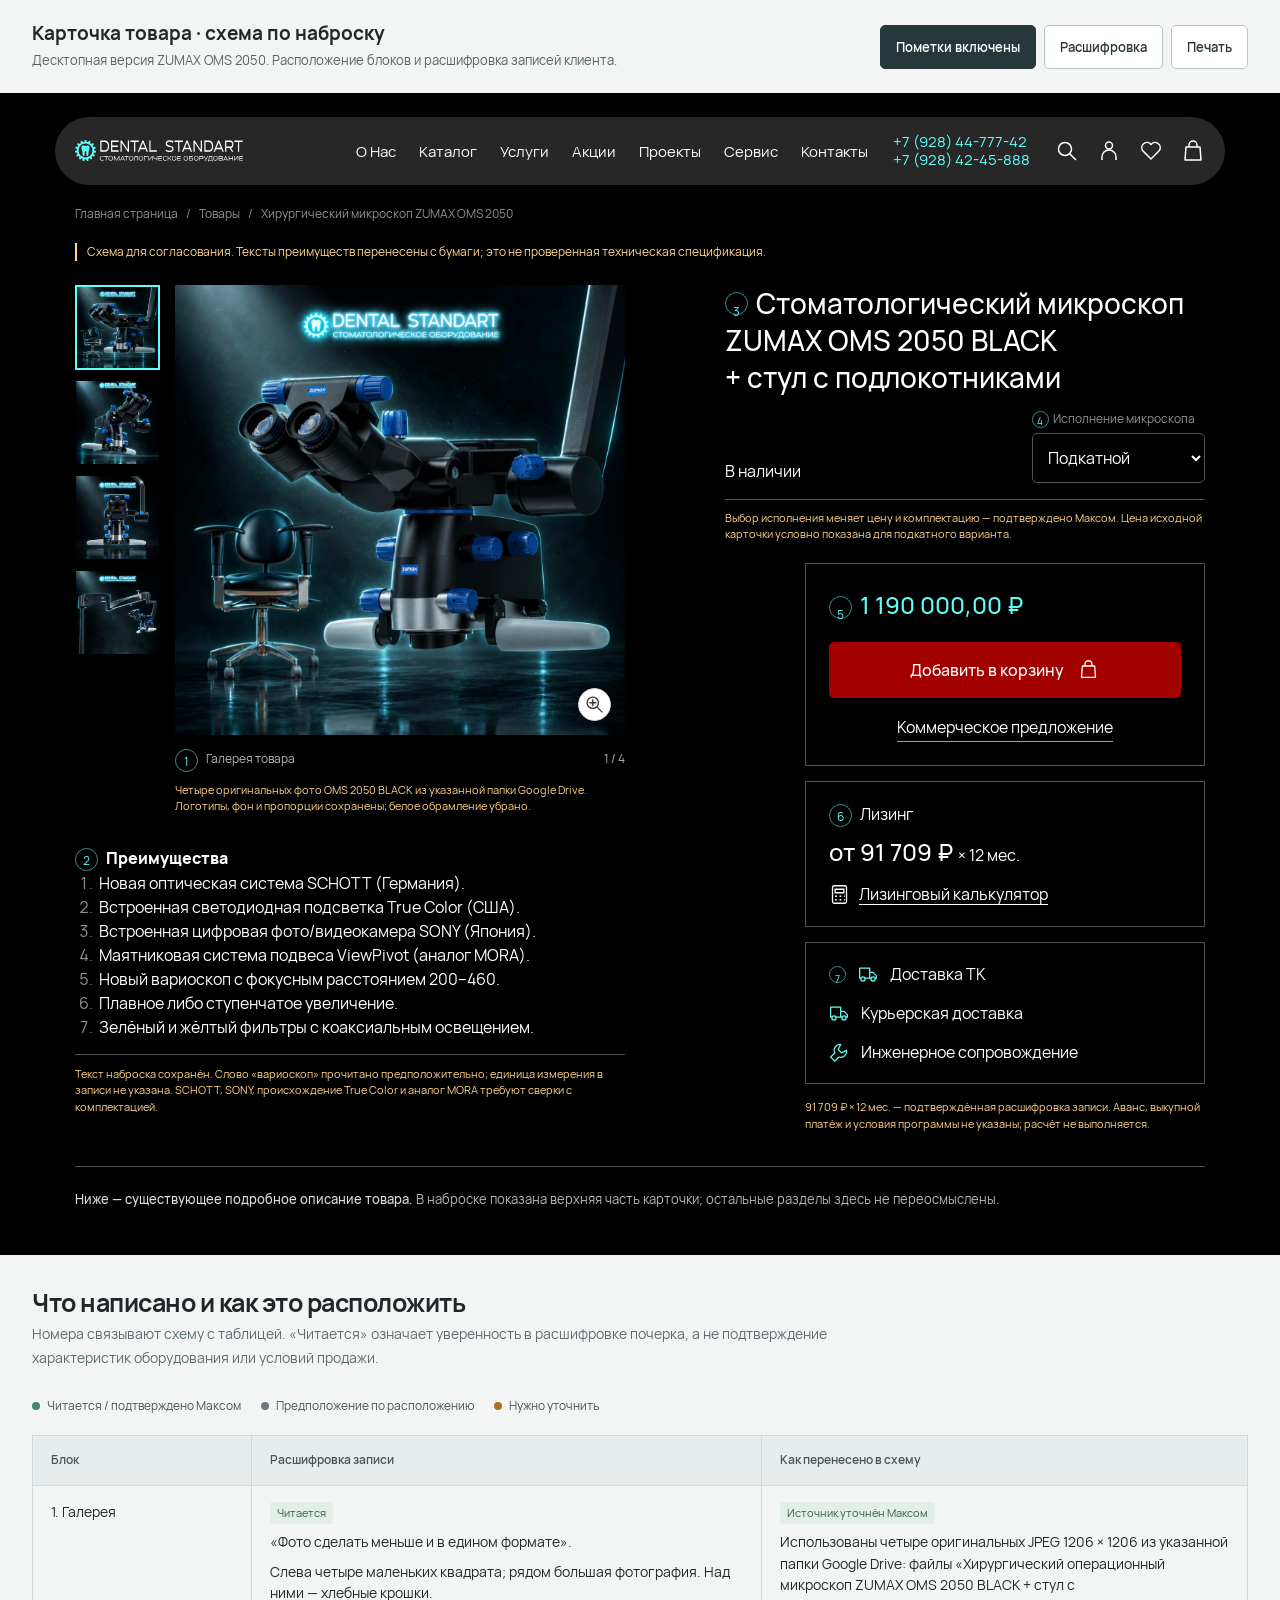
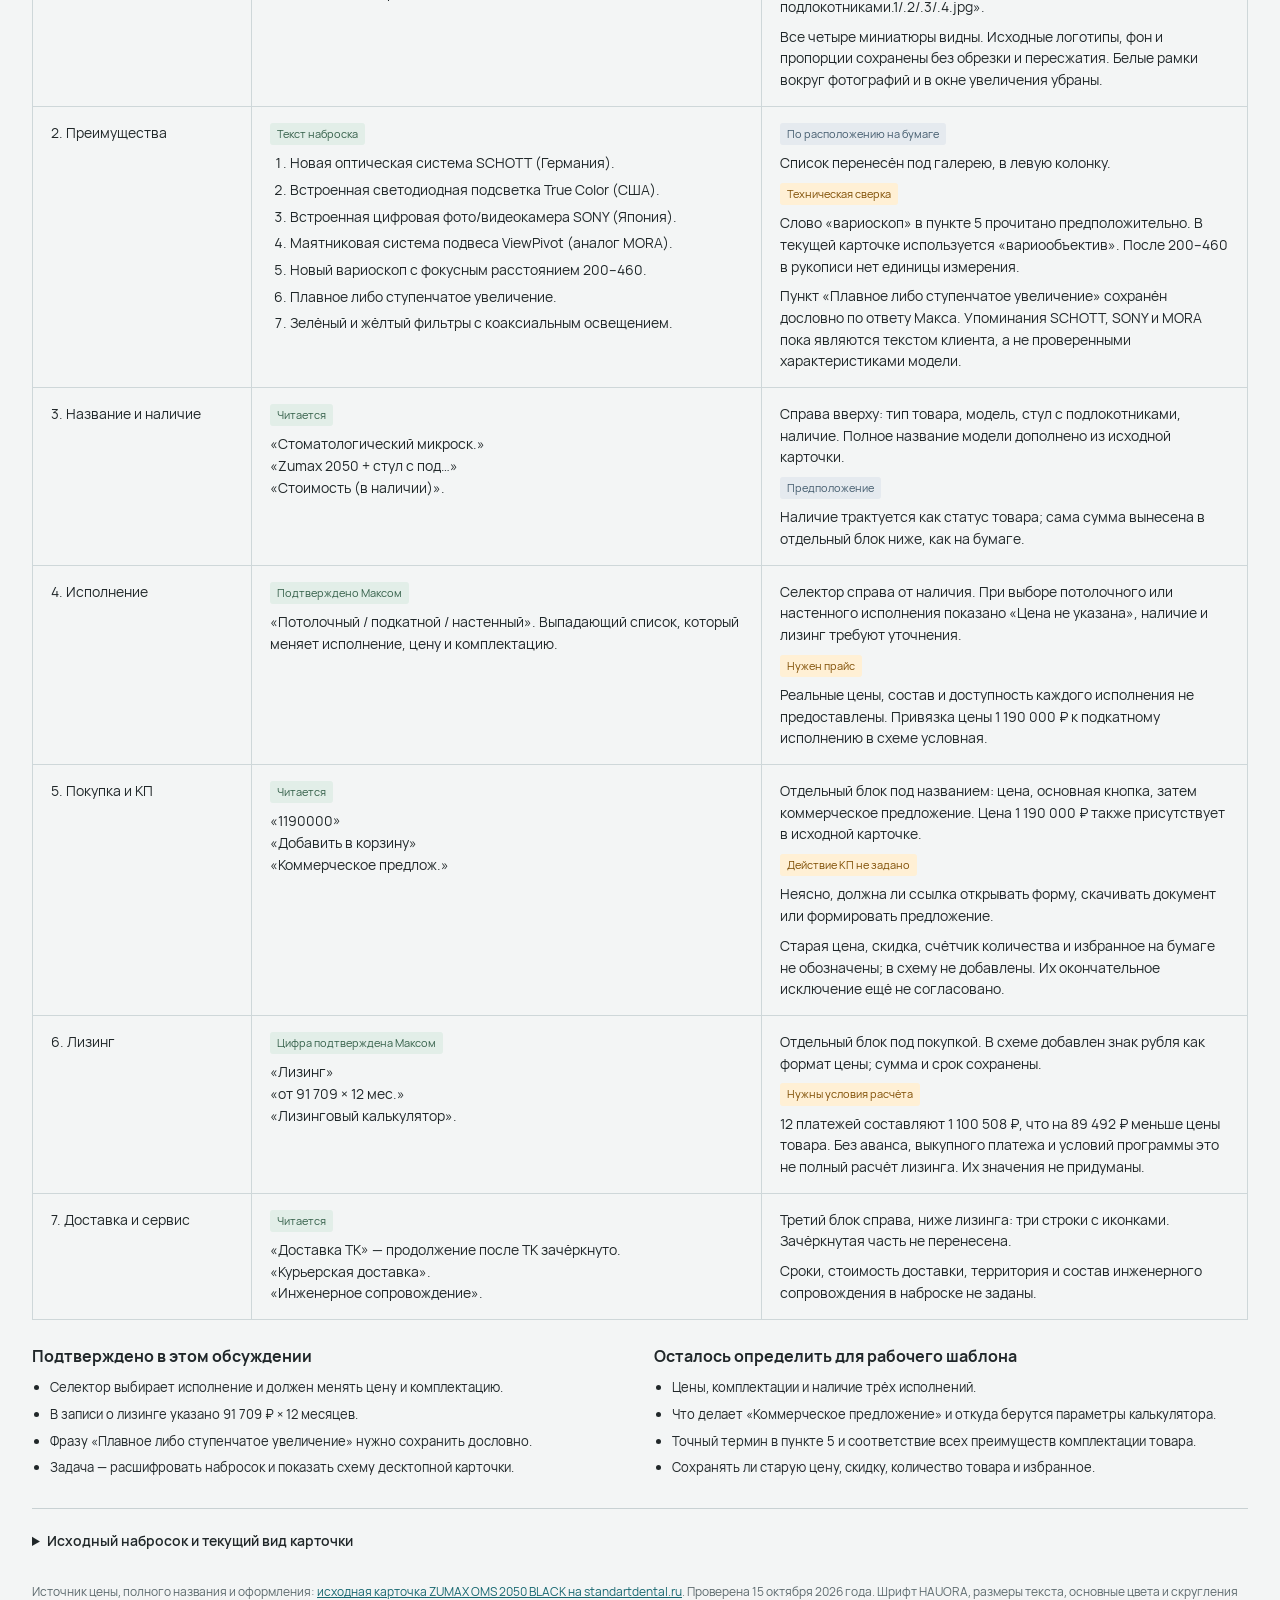
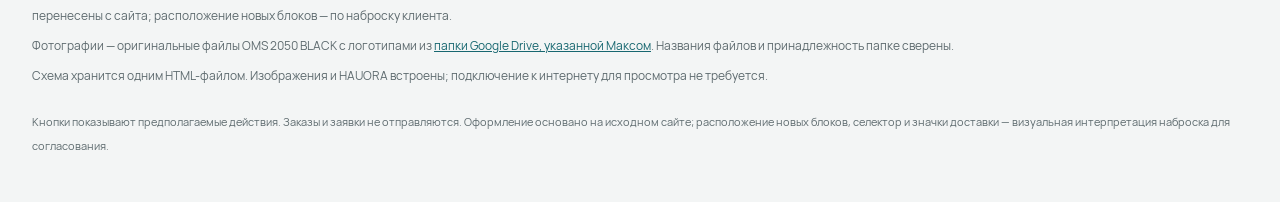
==== index.html @ d7811bd4 "Use original BLACK photos and narrower blocks" ====
<!doctype html>
<html lang="ru">
<head>
  <meta charset="utf-8">
  <meta name="robots" content="noindex,nofollow">
  <meta name="viewport" content="width=device-width,initial-scale=1">
  <title>Дентал Стандарт — схема карточки ZUMAX OMS 2050</title>
  <style>
    @font-face{font-family:"HAUORA";font-style:normal;font-weight:400;font-display:swap;src:url("[data-uri]") format("woff");}
@font-face{font-family:"HAUORA";font-style:normal;font-weight:500;font-display:swap;src:url("[data-uri]") format("woff");}
@font-face{font-family:"HAUORA";font-style:normal;font-weight:600;font-display:swap;src:url("[data-uri]") format("woff");}
@font-face{font-family:"HAUORA";font-style:normal;font-weight:700;font-display:swap;src:url("[data-uri]") format("woff");}
@font-face{font-family:"HAUORA";font-style:normal;font-weight:800;font-display:swap;src:url("[data-uri]") format("woff");}
    :root{--bg:#000;--panel:#171717;--line:#383838;--ink:#fff;--muted:#b7b7b7;--accent:#51e5e7;--red:#bc0000;--note:#ffd38a;--paper:#f3f5f5;--dark:#202729}
    *{box-sizing:border-box}body{margin:0;font-family:Arial,Helvetica,sans-serif;background:var(--paper);color:var(--dark);line-height:1.45}button,select{font:inherit}button,a,select{touch-action:manipulation}button{cursor:pointer}button:focus-visible,a:focus-visible,select:focus-visible,summary:focus-visible{outline:3px solid #0ca5ad;outline-offset:4px}button:disabled{cursor:not-allowed;opacity:.6}a{color:inherit}button svg{width:21px;height:21px;flex-shrink:0}svg{vertical-align:middle}h1,h2,h3,p{margin-top:0}button,a{ -webkit-tap-highlight-color:transparent }
    .review-bar{max-width:1344px;margin:auto;padding:21px 32px;display:flex;align-items:center;justify-content:space-between;gap:24px}.review-bar strong{font-size:19px;font-weight:700;display:block}.review-bar p{margin:3px 0 0;color:#586266;font-size:13px}.review-controls{display:flex;align-items:center;gap:8px;flex-shrink:0}.review-btn{border:1px solid #b8c3c5;color:#2c373a;background:#fff;padding:9px 15px;border-radius:6px;font-size:13px;font-weight:600;text-decoration:none}.review-btn.active{background:#26383b;border-color:#26383b;color:white}
    .site{background:var(--bg);color:var(--ink);padding:24px 32px 44px}.site-width{max-width:1240px;margin:0 auto}.site-header{border-radius:48px;background:#262626;min-height:73px;display:flex;align-items:center;padding:16px 24px;gap:35px}.logo{display:flex;align-items:center;gap:8px;white-space:nowrap}.logo-mark{width:26px;height:26px;color:var(--accent)}.logo-name{font-size:19px;line-height:1.1}.logo-sub{font-size:7px;letter-spacing:.08em;display:block;margin-top:4px}.site-nav{display:flex;gap:25px;font-size:14px;align-items:center;margin-left:auto;color:#eee}.phones{font-size:13px;color:var(--accent);font-weight:bold;line-height:1.35;white-space:nowrap}.header-icons{display:flex;gap:19px}.header-icons svg{width:19px;height:19px;color:#eee}.breadcrumb{font-size:12px;color:#aaa;margin:20px 0 27px;display:flex;flex-wrap:wrap;align-items:center;gap:8px}.breadcrumb span:last-child{color:#d6d6d6}.page-note{border-left:2px solid var(--note);padding:0 0 0 10px;color:var(--note);font-size:12px;line-height:1.5;margin-bottom:24px}
    .product-grid{display:grid;grid-template-columns:minmax(0,1.42fr) minmax(340px,1fr);gap:56px}.gallery{display:grid;grid-template-columns:76px minmax(0,1fr);gap:18px;align-items:start}.thumbs-shell{display:flex;flex-direction:column;gap:8px}.thumbs{display:flex;flex-direction:column;gap:10px;max-height:334px;overflow-y:auto;scrollbar-width:thin;scrollbar-color:#6b6b6b #171717;scroll-behavior:smooth;padding-right:4px}.thumb{width:70px;min-height:70px;padding:3px;border:1px solid #454545;background:#fff;display:grid;place-items:center;flex-shrink:0}.thumb[aria-pressed="true"]{border:2px solid var(--accent);padding:2px}.thumb img{width:100%;height:62px;object-fit:contain;display:block}.more-photo{font-size:11px;color:#ccc;border:1px solid #555;background:transparent;padding:6px 3px;border-radius:3px}.main-photo{width:100%;aspect-ratio:1;background:#fff;border:0;padding:14px;position:relative;display:grid;place-items:center;max-height:460px}.main-photo img{width:100%;height:100%;object-fit:contain;min-height:0;display:block}.zoom-icon{position:absolute;right:14px;bottom:14px;background:#fff;color:#333;border:1px solid #ddd;border-radius:50%;width:33px;height:33px;display:grid;place-items:center}.gallery-caption{font-size:12px;color:#b7b7b7;margin:12px 0 0 94px;display:flex;justify-content:space-between;gap:10px}.note-inline{font-size:11px;line-height:1.5;color:var(--note);margin:10px 0 0}.gallery-note{margin-left:94px}.advantages{margin-top:31px}.section-heading{font-size:21px;line-height:1.3;margin-bottom:15px;font-weight:600}.zone{display:inline-grid;place-items:center;background:transparent;color:var(--accent);border:1px solid #43878a;width:23px;height:23px;border-radius:50%;font-size:12px;vertical-align:middle;margin-right:8px;font-weight:normal}.advantages ol{margin:0;padding-left:21px;font-size:15px;line-height:1.5}.advantages li{padding-left:3px;margin-bottom:8px}.advantages li::marker{color:var(--muted)}.advantages .note-inline{margin-top:15px;padding-top:11px;border-top:1px solid var(--line)}
    .product-title{font-size:29px;line-height:1.25;letter-spacing:-.5px;font-weight:500;margin-bottom:15px}.product-title .zone{position:relative;top:-3px}.model-name{display:block;margin-top:5px}.product-topline{display:flex;align-items:flex-end;justify-content:space-between;gap:16px;padding-bottom:16px;border-bottom:1px solid var(--line)}.stock{font-size:13px;white-space:nowrap;display:flex;align-items:center;gap:7px}.stock-dot{width:6px;height:6px;border-radius:50%;background:var(--accent);display:inline-block}.stock.pending{color:var(--note);white-space:normal}.stock.pending .stock-dot{background:var(--note)}.mount-label{font-size:11px;color:var(--muted);display:block;margin-bottom:5px}.mount-selector{background:#161616;border:1px solid #666;border-radius:4px;padding:9px 32px 9px 11px;color:white;min-width:173px;max-width:100%}.mount-wrap .zone{width:17px;height:17px;font-size:10px;margin-right:4px}.commerce{margin-top:20px;display:grid;gap:15px}.purchase-block{border:1px solid var(--line);background:var(--panel);padding:23px}.price{font-size:36px;color:var(--accent);font-weight:500;line-height:1.15;letter-spacing:-.5px;margin-bottom:19px;white-space:nowrap}.price.unknown{font-size:26px}.cart-button{width:100%;background:var(--red);color:#fff;border:0;border-radius:5px;padding:14px 16px;font-weight:bold;display:flex;justify-content:center;align-items:center;gap:14px}.offer-button{border:0;border-bottom:1px solid #9f9f9f;padding:0 0 2px;background:transparent;color:#fff;display:block;margin:17px auto 0;font-size:14px}.lease-block{border:1px solid var(--line);padding:20px 23px}.lease-label{font-size:15px;margin-bottom:7px}.lease-amount{font-size:24px;font-weight:500;line-height:1.2;margin-bottom:12px}.lease-amount small{font-size:13px;font-weight:normal;color:#bfbfbf;white-space:nowrap}.calc-button{border:0;background:transparent;padding:0;color:#fff;display:flex;align-items:center;gap:9px;font-size:13px;text-decoration:underline;text-underline-offset:4px}.service-block{border:1px solid var(--line);padding:19px 23px;display:grid;gap:15px;font-size:14px}.service-block>div{display:flex;align-items:center;gap:12px}.service-block svg{color:var(--accent);width:20px;height:20px;flex-shrink:0}.service-block .zone{margin-right:0;width:17px;height:17px;font-size:10px}.commerce>.note-inline{margin-top:0}.below-fold{margin-top:34px;border-top:1px solid var(--line);padding-top:20px;font-size:13px;color:#b7b7b7}.below-fold strong{color:#ddd;font-weight:500}.hide-notes .review-note,.hide-notes .zone{display:none}.hide-notes .advantages .note-inline{display:none}
    .transcript{max-width:1304px;margin:0 auto;padding:36px 32px 44px}.transcript h2{font-size:25px;letter-spacing:-.5px;margin-bottom:7px}.transcript-intro{font-size:14px;color:#5e6b6f;max-width:850px;margin-bottom:24px}.legend{display:flex;gap:20px;flex-wrap:wrap;margin-bottom:17px;font-size:12px;color:#46565b}.legend-item{display:flex;align-items:center;gap:7px}.legend-dot{width:8px;height:8px;border-radius:50%;background:#498276}.legend-dot.inferred{background:#687a84}.legend-dot.pending{background:#ae7020}.decode-table{width:100%;border-collapse:collapse;font-size:14px;line-height:1.55}.decode-table th{text-align:left;font-weight:600;color:#45555b;font-size:12px;background:#e7eded}.decode-table th,.decode-table td{padding:15px 18px;border:1px solid #ced7d9;vertical-align:top}.decode-table th:nth-child(1){width:18%}.decode-table th:nth-child(2){width:42%}.decode-table th:nth-child(3){width:40%}.decode-table ol{padding-left:20px;margin:0}.decode-table li+li{margin-top:5px}.status{display:inline-block;font-size:11px;line-height:1.3;background:#e2eee8;color:#35604a;padding:4px 7px;border-radius:3px;margin:0 0 7px}.status.pending{background:#fff0d5;color:#7f4e04}.status.inferred{background:#e5eaef;color:#445c6e}.decode-table p{margin:0}.decode-table p+p{margin-top:8px}.notes-grid{margin-top:24px;display:grid;grid-template-columns:1fr 1fr;gap:28px}.notes-grid h3{font-size:16px;margin:0 0 9px}.notes-grid ul{font-size:13px;padding-left:18px;line-height:1.6;margin:0}.notes-grid li+li{margin-top:6px}.originals{margin-top:30px;border-top:1px solid #c8d1d3;padding-top:20px}.originals summary{font-size:14px;font-weight:600;cursor:pointer}.reference-grid{margin-top:16px;display:grid;grid-template-columns:1fr 1fr;gap:24px}.reference-grid figure{margin:0;min-width:0}.reference-grid img{width:100%;height:auto;border:1px solid #c9d2d4;display:block}.reference-grid figcaption{font-size:12px;color:#5a686d;margin-top:7px}.source-line{margin-top:27px;font-size:12px;color:#5e6b6f}.source-line a{color:#176770}.source-line p{margin-bottom:6px}.footer{font-size:11px;color:#5e6b6f;margin-top:22px}
    dialog{border:1px solid #555;background:#171717;color:#fff;max-width:520px;width:calc(100% - 32px);border-radius:8px;padding:29px}dialog::backdrop{background:#000b}.dialog-close{position:absolute;top:10px;right:12px;border:0;background:transparent;color:#ddd;font-size:24px;line-height:1;padding:6px}.dialog-title{font-size:23px;margin-bottom:14px;padding-right:20px}.dialog-copy{font-size:15px;color:#ddd;line-height:1.6;margin:0}.dialog-note{margin:18px 0 0;font-size:12px;color:var(--note);border-top:1px solid #444;padding-top:15px}.dialog-ok{margin-top:22px;padding:10px 22px;background:#fff;color:#222;border:0;border-radius:4px}.image-dialog{max-width:880px;background:#fff;padding:42px 24px 20px;color:#222}.image-dialog .dialog-close{color:#222}.image-dialog img{width:100%;max-height:75vh;object-fit:contain;display:block}.image-dialog p{margin:10px 0 0;text-align:center;font-size:12px;color:#666}
    @media(min-width:1400px){.product-grid{grid-template-columns:minmax(0,1.48fr) minmax(360px,1fr);gap:70px}.main-photo{max-width:460px}.gallery{grid-template-columns:76px minmax(0,460px)}.product-title{font-size:31px}}
    @media(max-width:1100px){.site-nav{gap:15px;font-size:12px}.site-header{gap:20px}.phones{font-size:11px}.header-icons{gap:12px}.product-grid{gap:30px;grid-template-columns:minmax(0,1.1fr) minmax(320px,1fr)}.product-title{font-size:25px}.gallery{grid-template-columns:62px minmax(0,1fr);gap:12px}.thumb{width:58px;min-height:58px}.thumb img{height:50px}.thumbs{max-height:262px}.gallery-caption,.gallery-note{margin-left:74px}.price{font-size:31px}.advantages ol{font-size:14px}.purchase-block,.lease-block,.service-block{padding:20px}.product-topline{gap:8px}.mount-selector{min-width:155px;font-size:13px}}
    @media(max-width:820px){.review-bar{padding:16px 20px;align-items:flex-start}.review-bar strong{font-size:17px}.review-controls{flex-wrap:wrap;justify-content:flex-end}.review-btn{padding:8px 10px;font-size:12px}.site{padding:20px}.site-header{border-radius:8px;justify-content:space-between;min-height:63px;padding:15px}.site-nav,.header-icons{display:none}.product-grid{grid-template-columns:minmax(0,1fr);gap:28px}.gallery{grid-template-columns:62px minmax(0,1fr);max-width:600px}.main-photo{max-height:460px}.left-column{display:contents}.gallery-section{grid-row:2}.summary-column{display:contents}.summary-heading{grid-row:1}.commerce{grid-row:3;margin-top:0}.advantages{grid-row:4;margin-top:0}.product-title{font-size:28px}.product-topline{align-items:flex-end;max-width:100%}.mount-selector{min-width:173px}.breadcrumb{margin-bottom:20px;font-size:11px}.page-note{margin-bottom:20px}.commerce{grid-template-columns:1fr 1fr}.purchase-block{grid-column:1/-1}.service-block{font-size:13px;gap:13px}.commerce>.note-inline{grid-column:1/-1}.price{font-size:35px}.cart-button{max-width:none}.offer-button{font-size:14px}.transcript{padding:28px 20px}.decode-table{font-size:13px}.decode-table th,.decode-table td{padding:12px}.notes-grid,.reference-grid{grid-template-columns:1fr}.gallery-caption,.gallery-note{margin-left:74px}.gallery-caption{max-width:526px}.advantages ol{font-size:15px}.below-fold{margin-top:25px}}
    @media(max-width:520px){.review-bar{flex-direction:column;gap:12px}.review-controls{justify-content:flex-start}.review-bar p{max-width:330px}.site{padding:16px}.logo-name{font-size:15px}.logo-sub{font-size:6px}.logo-mark{width:22px;height:22px}.site-header{padding:13px 12px;gap:8px}.phones{font-size:10px}.product-title{font-size:25px}.product-topline{flex-wrap:wrap;gap:13px}.commerce{grid-template-columns:1fr}.purchase-block,.lease-block,.service-block{grid-column:1/-1}.gallery{grid-template-columns:50px minmax(0,1fr);gap:9px}.thumb{width:46px;min-height:46px;padding:2px}.thumb img{height:40px}.thumbs{max-height:214px;gap:8px}.more-photo{font-size:9px;padding:5px 1px}.gallery-caption,.gallery-note{margin-left:59px}.gallery-caption{font-size:10px}.main-photo{padding:8px}.zoom-icon{width:26px;height:26px;right:8px;bottom:8px}.zoom-icon svg{width:16px;height:16px}.transcript{padding:27px 16px}.transcript h2{font-size:23px}.decode-table,.decode-table tbody,.decode-table tr,.decode-table td{display:block;width:100%}.decode-table thead{display:none}.decode-table tr{border:1px solid #ced7d9;margin-bottom:15px}.decode-table td{border:0;padding:12px 14px}.decode-table td:first-child{background:#e7eded;font-weight:bold}.decode-table td+td{border-top:1px solid #d6dfe1}.notes-grid{gap:24px}.price{font-size:34px}.lease-amount{font-size:25px}}
    @media(prefers-reduced-motion:reduce){*{scroll-behavior:auto!important}}
    @media print{.review-controls,.more-photo,.zoom-icon,dialog{display:none!important}.site{print-color-adjust:exact;-webkit-print-color-adjust:exact}.review-bar{padding:14px}.transcript{padding:20px 0}.product-grid{grid-template-columns:1.2fr 1fr;gap:25px}.decode-table tr{break-inside:avoid}.originals{display:none}.notes-grid{break-inside:avoid}}
    /* Bound the gallery independently of the text column; retain square images. */
    .gallery{max-width:554px}.main-photo{max-height:none;max-width:460px}.gallery-caption{max-width:460px}.thumbs{max-height:310px;overflow-x:hidden;padding-right:0}.thumb{max-width:100%}.thumbs::-webkit-scrollbar{width:4px}.thumbs::-webkit-scrollbar-thumb{background:#777;border-radius:4px}
    @media(max-width:1100px){.thumbs{max-height:262px}}
    @media(max-width:520px){.thumbs{max-height:208px}}
    /* Typography and brand tokens measured on the original product page. */
    :root{--bg:#000000;--panel:#000000;--line:#525252;--ink:#ffffff;--muted:#909090;--accent:#60fef9;--red:#a30000}
    body{font-family:"HAUORA",Arial,sans-serif;font-size:16px;line-height:24px;font-synthesis:none}
    button,select{font-family:inherit}
    .site{padding:24px 40px 44px}.site-width{max-width:1130px}
    .site-header{width:calc(100% + 40px);margin-inline:-20px;min-height:68px;height:68px;padding:0 20px;border-radius:50px;background:#272727;gap:25px}
    .logo{width:168px;flex-shrink:0;gap:0}.logo svg{width:168px;height:22px;display:block}
    .site-nav{font-size:15px;line-height:15px;font-weight:400;color:#fff;gap:23px}
    .phones{font-size:15px;line-height:18px;font-weight:400;color:var(--accent)}.header-icons{gap:18px}.header-icons svg{width:24px;height:24px;color:#fff}
    .breadcrumb{font-size:12px;line-height:18px;font-weight:400;color:#909090;margin:20px 0}.breadcrumb span:last-child{color:#909090}
    .product-grid{grid-template-columns:minmax(0,1.1472fr) minmax(0,1fr);gap:100px}
    .product-title{font-size:28px;font-weight:500;line-height:37.24px;letter-spacing:normal;color:#fff;margin-bottom:13px}
    .model-name{margin-top:0}.product-topline{padding-bottom:16px}.stock{font-size:16px;font-weight:400;line-height:24px;color:#fff}.stock-dot{display:none}
    .mount-label{font-size:12px;line-height:18px}.mount-selector{font-size:16px;line-height:24px;border-radius:5px;background:#000;border-color:#525252;min-height:50px}
    .gallery{max-width:none;grid-template-columns:85px minmax(0,1fr);gap:15px}.main-photo{max-width:none;max-height:none;aspect-ratio:1;padding:0;border-radius:0}
    .thumb{width:85px;min-height:85px;height:85px;padding:0;background:#fff;border-radius:0}.thumb[aria-pressed="true"]{padding:0}.thumb img{height:81px;object-fit:contain}
    .thumbs{max-height:370px;gap:10px}.gallery-caption,.gallery-note{margin-left:100px}.gallery-caption{max-width:none}
    .section-heading{font-size:16px;font-weight:800;line-height:24px;color:#fff;margin-bottom:0}
    .advantages ol{font-size:16px;font-weight:400;line-height:24px;color:#fff}.advantages li{margin-bottom:0}
    .price{font-size:24px;font-weight:500;line-height:36px;letter-spacing:normal;color:#60fef9}.price.unknown{font-size:24px}
    .cart-button{height:56px;padding:0 37px;font-size:16px;font-weight:500;line-height:50px;letter-spacing:normal;border-radius:5px;background:#a30000;color:#fff}
    .cart-button:hover{background:#a30000}.offer-button{font-size:16px;font-weight:400;line-height:24px;color:#fff}
    .lease-label{font-size:16px;font-weight:400;line-height:24px}.lease-amount{font-size:24px;font-weight:500;line-height:36px}.lease-amount small{font-size:16px;line-height:24px;color:#fff}
    .calc-button{font-size:16px;font-weight:400;line-height:24px}.service-block{font-size:16px;font-weight:400;line-height:24px}
    .purchase-block,.lease-block,.service-block{background:#000;border-radius:0}.dialog-ok,.review-btn{border-radius:5px}
    @media(max-width:1100px){.site-nav{gap:15px;font-size:14px}.phones{font-size:13px;line-height:17px}.header-icons{gap:12px}.header-icons svg{width:20px;height:20px}.site-header{gap:20px}.product-grid{grid-template-columns:minmax(0,1.1fr) minmax(320px,1fr);gap:40px}.gallery{grid-template-columns:62px minmax(0,1fr);gap:12px}.thumb{width:58px;min-height:58px;height:58px}.thumb img{height:54px}.thumbs{max-height:262px}.gallery-caption,.gallery-note{margin-left:74px}}
    @media(max-width:820px){.site{padding:20px}.site-header{width:100%;margin-inline:0;height:68px}.product-grid{grid-template-columns:minmax(0,1fr);gap:28px}.gallery{max-width:600px}.product-title{font-size:28px;line-height:37.24px}}
    @media(max-width:520px){.site{padding:16px}.site-header{padding:0 12px;gap:8px}.logo{width:140px}.logo svg{width:140px;height:auto}.phones{font-size:10px;line-height:14px}.product-title{font-size:25px;line-height:33.25px}.gallery{grid-template-columns:50px minmax(0,1fr);gap:9px}.thumb{width:46px;min-height:46px;height:46px}.thumb img{height:42px}.thumbs{max-height:208px;gap:8px}.gallery-caption,.gallery-note{margin-left:59px}.cart-button{padding:0 20px}.lease-amount small{font-size:14px}}
    /* More space beside the photo; preserve each photograph's own background. */
    .commerce{width:100%;max-width:400px;margin-left:auto}
    .main-photo,.thumb{background:transparent}
    .main-photo img{width:100%;height:auto;max-height:100%;object-fit:contain}
    .thumb img{width:100%;height:100%;object-fit:contain}
    .thumb{border-color:transparent}.thumb[aria-pressed="true"]{border-color:var(--accent)}
    .image-dialog{background:#000;color:#fff;border-color:#525252;padding:42px 0 0;border-radius:5px}
    .image-dialog img{width:auto;height:auto;max-width:100%;max-height:80vh;margin:0 auto;object-fit:contain}
    .image-dialog .dialog-close{color:#fff}.image-dialog p{color:#909090;padding:10px 18px 16px;margin:0}
    @media(max-width:820px){.commerce{max-width:none;margin-left:0}}
  </style>
</head>
<body>
  <svg width="0" height="0" style="position:absolute" aria-hidden="true"><defs>
    <symbol id="bag" viewBox="0 0 24 24"><path d="M5 8h14l1 13H4L5 8Z M8 8V6a4 4 0 0 1 8 0v2" fill="none" stroke="currentColor" stroke-width="1.5" stroke-linejoin="round"/></symbol>
    <symbol id="heart" viewBox="0 0 24 24"><path d="M12 20 3.6 11.5A5.2 5.2 0 0 1 12 5.4a5.2 5.2 0 0 1 8.4 6.1L12 20Z" fill="none" stroke="currentColor" stroke-width="1.5"/></symbol>
    <symbol id="user" viewBox="0 0 24 24"><circle cx="12" cy="6.5" r="3.5" fill="none" stroke="currentColor" stroke-width="1.5"/><path d="M5 21v-3a7 7 0 0 1 14 0v3" fill="none" stroke="currentColor" stroke-width="1.5"/></symbol>
    <symbol id="search" viewBox="0 0 24 24"><circle cx="10" cy="10" r="6.5" fill="none" stroke="currentColor" stroke-width="1.5"/><path d="m15 15 6 6" stroke="currentColor" stroke-width="1.5"/></symbol>
    <symbol id="zoom" viewBox="0 0 24 24"><circle cx="10" cy="10" r="6.5" fill="none" stroke="currentColor" stroke-width="1.5"/><path d="m15 15 6 6M10 6v8M6 10h8" stroke="currentColor" stroke-width="1.5"/></symbol>
    <symbol id="truck" viewBox="0 0 24 24"><path d="M2 5h12v12H2V5Zm12 5h4l4 4v3h-8" fill="none" stroke="currentColor" stroke-width="1.5" stroke-linejoin="round"/><circle cx="6" cy="18" r="2.5" fill="#171717" stroke="currentColor" stroke-width="1.5"/><circle cx="18" cy="18" r="2.5" fill="#171717" stroke="currentColor" stroke-width="1.5"/></symbol>
    <symbol id="service" viewBox="0 0 24 24"><path d="m14 3-3 6 4 4 6-3a7 7 0 0 1-9 8l-5 5-5-5 5-5a7 7 0 0 1 7-10Z" fill="none" stroke="currentColor" stroke-width="1.5" stroke-linejoin="round"/></symbol>
    <symbol id="calc" viewBox="0 0 24 24"><rect x="4" y="2" width="16" height="20" rx="2" fill="none" stroke="currentColor" stroke-width="1.5"/><path d="M7 6h10v4H7zM7 14h2m3 0h2m3 0h1M7 18h2m3 0h2m3 0h1" fill="none" stroke="currentColor" stroke-width="1.5"/></symbol>
  </defs></svg>
  <header class="review-bar">
    <div><strong>Карточка товара · схема по наброску</strong><p>Десктопная версия ZUMAX OMS 2050. Расположение блоков и расшифровка записей клиента.</p></div>
    <div class="review-controls"><button type="button" id="notesToggle" class="review-btn active" aria-pressed="true">Пометки включены</button><a class="review-btn" href="#transcript">Расшифровка</a><button type="button" class="review-btn" id="printButton">Печать</button></div>
  </header>
  <main>
    <section class="site" aria-label="Схема карточки товара">
      <div class="site-width">
        <header class="site-header" aria-label="Условная шапка существующего сайта">
          <div class="logo" role="img" aria-label="Дентал Стандарт"><svg width="168" height="22" viewBox="0 0 168 22" fill="none" xmlns="http://www.w3.org/2000/svg">
<path d="M29.4432 11.8381C32.0525 11.8381 34.1249 10.175 34.1249 6.17103C34.1249 2.16705 32.0558 0.503906 29.4432 0.503906H25.3018V11.8381H29.4432ZM26.4935 10.3649V1.97716H29.4432C31.3716 1.97716 32.9463 3.16559 32.9463 6.17103C32.9463 9.17647 31.3585 10.3649 29.4432 10.3649H26.4935Z" fill="white"></path>
<path d="M43.5813 11.8391V10.3659H37.2562V6.90863H42.8873V5.43538H37.2562V1.97814H43.5813V0.504883H36.0645V11.8391H43.5813Z" fill="white"></path>
<path d="M54.0067 11.8391V0.504883H52.815V9.68489L46.719 0.504883H45.5273V11.8391H46.719V2.67875L52.815 11.8391H54.0067Z" fill="white"></path>
<path d="M60.2619 11.8391V1.97814H63.7781V0.504883H55.4395V1.97814H59.0702V11.8391H60.2619Z" fill="white"></path>
<path d="M71.679 11.8381H72.9984L68.4739 0.503906H67.3804L62.8428 11.8381H64.1622L65.1705 9.30742H70.6739L71.6823 11.8381H71.679ZM70.0912 7.83416H65.75L67.9337 2.37658L70.0879 7.83416H70.0912Z" fill="white"></path>
<path d="M81.8772 11.8391V10.3659H75.552V0.504883H74.3604V11.8391H81.8772Z" fill="white"></path>
<path d="M98.3543 1.28026C97.2347 0.618936 96.0135 0.27845 94.7105 0.27845C92.6676 0.27845 90.6967 1.16568 90.6967 3.64074C90.6967 5.98158 92.4973 6.51196 94.4846 6.9081C96.1314 7.26823 97.4638 7.49412 97.4638 8.81678C97.4638 10.1394 96.0724 10.6502 94.5566 10.6502C93.2078 10.6502 92.0324 10.2737 90.9553 9.68764L90.6279 11.0659C91.7476 11.7273 93.1947 12.0678 94.4846 12.0678C96.4555 12.0678 98.6555 11.2165 98.6555 8.74476C98.6555 6.45957 96.8254 5.94884 94.4846 5.43812C93.1783 5.13692 91.8884 4.96668 91.8884 3.58836C91.8884 2.21005 93.2372 1.75498 94.6679 1.75498C95.8596 1.75498 96.9662 2.07582 97.9451 2.66185L98.3576 1.28354L98.3543 1.28026Z" fill="white"></path>
<path d="M104.385 11.8391V1.97814H107.901V0.504883H99.5625V1.97814H103.193V11.8391H104.385Z" fill="white"></path>
<path d="M115.801 11.8381H117.12L112.596 0.503906H111.502L106.965 11.8381H108.284L109.293 9.30742H114.796L115.804 11.8381H115.801ZM114.213 7.83416H109.872L112.056 2.37658L114.21 7.83416H114.213Z" fill="white"></path>
<path d="M126.962 11.8381V0.503906H125.77V9.68392L119.674 0.503906H118.482V11.8381H119.674V2.67777L125.77 11.8381H126.962Z" fill="white"></path>
<path d="M133.487 11.8391C136.096 11.8391 138.169 10.176 138.169 6.172C138.169 2.16802 136.1 0.504883 133.487 0.504883H129.346V11.8391H133.487ZM130.537 10.3659V1.97814H133.487C135.416 1.97814 136.99 3.16656 136.99 6.172C136.99 9.17744 135.402 10.3659 133.487 10.3659H130.537Z" fill="white"></path>
<path d="M147.444 11.8391H148.763L144.239 0.504883H143.145L138.607 11.8391H139.927L140.935 9.3084H146.439L147.447 11.8391H147.444ZM145.856 7.83514H141.515L143.698 2.37755L145.853 7.83514H145.856Z" fill="white"></path>
<path d="M158.378 11.8386L155.982 8.00489C157.373 7.79863 158.391 6.57092 158.391 4.2661C158.391 1.62079 157.029 0.50766 155.301 0.50766H150.108V11.8419H151.3V8.04418H154.535L156.902 11.8419H158.378V11.8386ZM155.301 1.97764C156.365 1.97764 157.2 2.65861 157.2 4.26282C157.2 5.86703 156.335 6.56765 155.301 6.56765H151.3V1.97764H155.301Z" fill="white"></path>
<path d="M164.151 11.8381V1.97716H167.667V0.503906H159.328V1.97716H162.959V11.8381H164.151Z" fill="white"></path>
<path d="M11.3994 5.77852C10.9083 6.04043 10.4926 6.02079 10.4926 6.02079C10.4926 6.02079 10.0768 6.04043 9.58569 5.77852C9.0946 5.51661 7.60498 5.15976 6.91746 5.92257C6.22994 6.68539 6.29214 8.48276 6.93383 10.0477C7.57224 11.6159 7.31033 12.6308 7.4773 14.0026C7.64427 15.371 8.57405 16.5758 9.16663 15.9669C9.7592 15.358 9.60533 13.7014 9.62825 12.6635C9.65117 11.6257 10.0178 11.2492 10.4926 11.2492C10.9673 11.2492 11.3339 11.6257 11.3536 12.6635C11.3765 13.7014 11.2226 15.358 11.8152 15.9669C12.4111 16.5758 13.3376 15.3743 13.5045 14.0026C13.6715 12.6341 13.4096 11.6159 14.048 10.0477C14.6864 8.47949 14.7519 6.68539 14.0644 5.92257C13.7534 5.57881 13.2819 5.46095 12.8105 5.46095C12.2375 5.46095 11.6679 5.63447 11.3962 5.77525L11.3994 5.77852Z" fill="#60FEF9"></path>
<path d="M9.76932 0.0261905L9.39609 1.86285C8.89846 1.92505 8.41392 2.03309 7.94248 2.17387L6.85555 0.651506C6.38738 0.825023 5.93558 1.028 5.50342 1.26373L5.90939 3.10038C5.4936 3.35902 5.10073 3.6504 4.73733 3.97124L3.12657 3.02181C2.76972 3.37539 2.43906 3.75189 2.13458 4.14803L3.25426 5.66385C2.99234 6.05671 2.7599 6.46922 2.56019 6.90465L0.703889 6.69185C0.52055 7.16329 0.369951 7.64783 0.255364 8.14874L1.89886 9.07852C1.82684 9.5205 1.78428 9.97884 1.781 10.4437L0 11.0036C0.0229173 11.5307 0.0851218 12.0414 0.183339 12.5456L2.06256 12.7256C2.17387 13.1545 2.31792 13.5703 2.48816 13.9697L1.08694 15.2105C1.32266 15.682 1.59439 16.1371 1.89559 16.5659L3.68641 15.9668C3.9516 16.2975 4.2397 16.6085 4.54745 16.8966L3.77153 18.6023C4.1775 18.9428 4.61292 19.2538 5.07127 19.5321L6.46268 18.2585C6.82608 18.4484 7.20585 18.6154 7.59545 18.7529L7.57908 20.6321C8.0898 20.7794 8.61363 20.8875 9.15382 20.9595L9.90355 19.2342C10.1065 19.2473 10.3095 19.2538 10.5158 19.2538C10.722 19.2538 10.925 19.2473 11.128 19.2342L11.8777 20.9595C12.4146 20.8908 12.9417 20.7794 13.4492 20.6321L13.4328 18.7529C13.8257 18.6154 14.2022 18.4484 14.5656 18.2585L15.9537 19.5321C16.4121 19.2571 16.8442 18.9461 17.2534 18.6023L16.4775 16.8966C16.7853 16.6085 17.0734 16.2975 17.3386 15.9668L19.1294 16.5659C19.4306 16.1371 19.6991 15.682 19.9348 15.2105L18.5335 13.9697C18.7071 13.5703 18.8478 13.1545 18.9624 12.7256L20.8416 12.5456C20.9399 12.0414 21.0021 11.5307 21.025 11.0036L19.244 10.4437C19.2407 9.97884 19.1981 9.52377 19.1261 9.07852L20.7696 8.14874C20.655 7.64783 20.5012 7.16329 20.3211 6.69185L18.4648 6.90465C18.2684 6.4725 18.0359 6.05671 17.7707 5.66385L18.8904 4.14803C18.5859 3.74862 18.2553 3.37212 17.8984 3.02181L16.2876 3.97124C15.9242 3.6504 15.5314 3.35902 15.1156 3.10038L15.5216 1.26373C15.0894 1.028 14.6343 0.825023 14.1694 0.651506L13.0825 2.17387C12.6143 2.02982 12.1298 1.92505 11.6322 1.86285L11.2589 0.0261905C11.0167 0.00982105 10.7679 0 10.519 0C10.2702 0 10.0214 0.00982105 9.77914 0.0261905H9.76932ZM3.59474 10.4765C3.59474 6.65911 6.68858 3.56528 10.5092 3.56528C14.3299 3.56528 17.4237 6.66238 17.4237 10.4765C17.4237 14.2906 14.3266 17.391 10.5092 17.391C6.69185 17.391 3.59474 14.2971 3.59474 10.4765Z" fill="#60FEF9"></path>
<path d="M28.6099 19.742C28.145 19.9745 27.6245 20.1054 27.0778 20.1054C26.1414 20.1054 25.3819 19.6012 25.3819 18.3408C25.3819 17.0803 26.148 16.5761 27.0778 16.5761C27.6245 16.5761 28.145 16.7038 28.6099 16.9396L28.7671 16.3895C28.2465 16.1244 27.6801 15.9901 27.0778 15.9901C25.8206 15.9901 24.8057 16.6776 24.8057 18.3408C24.8057 20.0039 25.8173 20.6914 27.0778 20.6914C27.6801 20.6914 28.2465 20.5572 28.7671 20.292L28.6099 19.742Z" fill="white"></path>
<path d="M31.4758 20.5994V16.6641H33.1717V16.0781H29.1514V16.6641H30.9029V20.5994H31.4758Z" fill="white"></path>
<path d="M37.9348 18.338C37.9348 16.6715 36.9232 15.9873 35.6627 15.9873C34.4023 15.9873 33.3906 16.6748 33.3906 18.338C33.3906 20.0011 34.4023 20.6886 35.6627 20.6886C36.9232 20.6886 37.9348 20.0011 37.9348 18.338ZM37.3619 18.338C37.3619 19.5984 36.6023 20.1026 35.666 20.1026C34.7296 20.1026 33.9701 19.5984 33.9701 18.338C33.9701 17.0775 34.7362 16.5733 35.666 16.5733C36.5958 16.5733 37.3619 17.0775 37.3619 18.338Z" fill="white"></path>
<path d="M44.4531 20.5994V16.0781H43.8572L41.6637 20.0559L39.4735 16.0781H38.8711V20.5994H39.4473V17.1323L41.3625 20.5994H41.9649L43.8769 17.1323V20.5994H44.4531Z" fill="white"></path>
<path d="M49.3736 20.5997H50.0087L47.8283 16.0752H47.3012L45.1143 20.5997H45.7494L46.2339 19.5881H48.8891L49.3736 20.5997ZM48.6075 19.0021H46.5155L47.5697 16.8249L48.6108 19.0021H48.6075Z" fill="white"></path>
<path d="M51.8626 20.5994V16.6641H53.5584V16.0781H49.5381V16.6641H51.2896V20.5994H51.8626Z" fill="white"></path>
<path d="M58.3215 18.338C58.3215 16.6715 57.3099 15.9873 56.0494 15.9873C54.789 15.9873 53.7773 16.6748 53.7773 18.338C53.7773 20.0011 54.789 20.6886 56.0494 20.6886C57.3099 20.6886 58.3215 20.0011 58.3215 18.338ZM57.7486 18.338C57.7486 19.5984 56.989 20.1026 56.0527 20.1026C55.1164 20.1026 54.3568 19.5984 54.3568 18.338C54.3568 17.0775 55.1229 16.5733 56.0527 16.5733C56.9825 16.5733 57.7486 17.0775 57.7486 18.338Z" fill="white"></path>
<path d="M62.7684 20.5997V16.0752H59.5829L59.4061 19.0839C59.3505 19.8467 59.2817 20.0628 58.9412 20.0628C58.8398 20.0628 58.7579 20.0628 58.7088 20.0399L58.627 20.5834C58.7579 20.6128 58.8332 20.6226 58.9674 20.6226C59.7073 20.6226 59.8907 20.3214 59.9791 19.0839L60.1166 16.635H62.1955V20.5997H62.7684Z" fill="white"></path>
<path d="M68.2483 18.338C68.2483 16.6715 67.2366 15.9873 65.9762 15.9873C64.7157 15.9873 63.7041 16.6748 63.7041 18.338C63.7041 20.0011 64.7157 20.6886 65.9762 20.6886C67.2366 20.6886 68.2483 20.0011 68.2483 18.338ZM67.6753 18.338C67.6753 19.5984 66.9158 20.1026 65.9795 20.1026C65.0431 20.1026 64.2836 19.5984 64.2836 18.338C64.2836 17.0775 65.0497 16.5733 65.9795 16.5733C66.9092 16.5733 67.6753 17.0775 67.6753 18.338Z" fill="white"></path>
<path d="M69.7608 20.5994V16.6347H72.8121V16.0781H69.1846V20.5994H69.7608Z" fill="white"></path>
<path d="M77.5979 20.5994V16.0781H77.025L74.085 19.7416V16.0781H73.5088V20.5994H74.085L77.025 16.9424V20.5994H77.5979Z" fill="white"></path>
<path d="M82.3453 20.5997V16.0752H81.7724V18.6092C81.4319 18.6681 81.1765 18.7369 80.6101 18.7369C79.6738 18.7369 79.1139 18.452 79.1139 17.6139V16.0752H78.541V17.6205C78.541 18.8416 79.3333 19.2934 80.5643 19.2934C81.0717 19.2934 81.3566 19.2411 81.7756 19.1428V20.5964H82.3486L82.3453 20.5997Z" fill="white"></path>
<path d="M87.1222 20.5994V20.0133H84.071V18.6317H86.7883V18.0457H84.071V16.6641H87.1222V16.0781H83.498V20.5994H87.1222Z" fill="white"></path>
<path d="M91.65 19.742C91.1851 19.9745 90.6645 20.1054 90.1178 20.1054C89.1815 20.1054 88.4219 19.6012 88.4219 18.3408C88.4219 17.0803 89.188 16.5761 90.1178 16.5761C90.6645 16.5761 91.1851 16.7038 91.65 16.9396L91.8071 16.3895C91.2866 16.1244 90.7202 15.9901 90.1178 15.9901C88.8606 15.9901 87.8457 16.6776 87.8457 18.3408C87.8457 20.0039 88.8573 20.6914 90.1178 20.6914C90.7202 20.6914 91.2866 20.5572 91.8071 20.292L91.65 19.742Z" fill="white"></path>
<path d="M96.5768 20.5994L94.7303 18.3371L96.5768 16.0781H95.886L94.2589 18.0588H93.2243V16.0781H92.6514V20.5994H93.2243V18.6186H94.2654L95.886 20.5994H96.5768Z" fill="white"></path>
<path d="M101.386 18.338C101.386 16.6715 100.374 15.9873 99.1139 15.9873C97.8534 15.9873 96.8418 16.6748 96.8418 18.338C96.8418 20.0011 97.8534 20.6886 99.1139 20.6886C100.374 20.6886 101.386 20.0011 101.386 18.338ZM100.813 18.338C100.813 19.5984 100.053 20.1026 99.1172 20.1026C98.1808 20.1026 97.4213 19.5984 97.4213 18.338C97.4213 17.0775 98.1874 16.5733 99.1172 16.5733C100.047 16.5733 100.813 17.0775 100.813 18.338Z" fill="white"></path>
<path d="M105.949 20.5994V20.0133H102.898V18.6317H105.612V18.0457H102.898V16.6641H105.949V16.0781H102.325V20.5994H105.949Z" fill="white"></path>
<path d="M113.134 18.338C113.134 16.6715 112.122 15.9873 110.862 15.9873C109.601 15.9873 108.59 16.6748 108.59 18.338C108.59 20.0011 109.601 20.6886 110.862 20.6886C112.122 20.6886 113.134 20.0011 113.134 18.338ZM112.561 18.338C112.561 19.5984 111.802 20.1026 110.865 20.1026C109.929 20.1026 109.169 19.5984 109.169 18.338C109.169 17.0775 109.935 16.5733 110.865 16.5733C111.795 16.5733 112.561 17.0775 112.561 18.338Z" fill="white"></path>
<path d="M116.574 20.5997C117.408 20.5997 118.063 20.1839 118.063 19.1887C118.063 18.1934 117.405 17.7776 116.574 17.7776H114.645V16.6318H117.765V16.0752H114.072V20.5997H116.577H116.574ZM116.574 18.3375C117.088 18.3375 117.49 18.5863 117.49 19.1887C117.49 19.7911 117.074 20.0399 116.574 20.0399H114.645V18.3375H116.574Z" fill="white"></path>
<path d="M123.463 18.338C123.463 16.6715 122.451 15.9873 121.191 15.9873C119.931 15.9873 118.919 16.6748 118.919 18.338C118.919 20.0011 119.931 20.6886 121.191 20.6886C122.451 20.6886 123.463 20.0011 123.463 18.338ZM122.89 18.338C122.89 19.5984 122.131 20.1026 121.194 20.1026C120.258 20.1026 119.498 19.5984 119.498 18.338C119.498 17.0775 120.265 16.5733 121.194 16.5733C122.124 16.5733 122.89 17.0775 122.89 18.338Z" fill="white"></path>
<path d="M126.897 19.0839C127.732 19.0839 128.387 18.6387 128.387 17.5746C128.387 16.5106 127.729 16.0752 126.897 16.0752H124.393V20.5997H124.966V19.0839H126.894H126.897ZM126.897 16.6645C127.411 16.6645 127.814 16.9362 127.814 17.5779C127.814 18.2196 127.398 18.4979 126.897 18.4979H124.969V16.6645H126.897Z" fill="white"></path>
<path d="M130.564 19.8922C130.508 20.0362 130.374 20.0821 130.289 20.0821C130.187 20.0821 130.014 20.0657 129.83 19.9839L129.713 20.5044C129.912 20.6255 130.069 20.6386 130.204 20.6386C130.613 20.6386 130.793 20.5044 130.95 20.1999L132.941 16.0781H132.358L130.957 19.0475L129.33 16.0781H128.74L130.688 19.6139L130.557 19.8922H130.564Z" fill="white"></path>
<path d="M137.753 21.6863V20.0428H137.262V16.0781H133.939L133.795 18.4157C133.707 19.2145 133.625 19.555 133.275 20.0428H132.967V21.6863H133.474V20.5994H137.249V21.6863H137.757H137.753ZM136.686 20.0428H133.936C134.201 19.5681 134.312 19.2734 134.368 18.4157L134.463 16.6379H136.686V20.0461V20.0428Z" fill="white"></path>
<path d="M142.742 18.338C142.742 16.6715 141.731 15.9873 140.47 15.9873C139.21 15.9873 138.198 16.6748 138.198 18.338C138.198 20.0011 139.21 20.6886 140.47 20.6886C141.731 20.6886 142.742 20.0011 142.742 18.338ZM142.169 18.338C142.169 19.5984 141.41 20.1026 140.474 20.1026C139.537 20.1026 138.778 19.5984 138.778 18.338C138.778 17.0775 139.544 16.5733 140.474 16.5733C141.403 16.5733 142.169 17.0775 142.169 18.338Z" fill="white"></path>
<path d="M146.429 20.5997C147.215 20.5997 147.837 20.2527 147.837 19.408C147.837 18.7663 147.473 18.4193 146.982 18.3309C147.44 18.2098 147.755 17.8496 147.755 17.244C147.755 16.3993 147.084 16.0752 146.347 16.0752H143.679V20.5997H146.429ZM146.429 18.6321C146.881 18.6321 147.264 18.8809 147.264 19.372C147.264 19.8631 146.894 20.0137 146.429 20.0137H144.255V18.6354H146.429V18.6321ZM146.347 16.6645C146.792 16.6645 147.182 16.8085 147.182 17.2964C147.182 17.7842 146.799 18.0428 146.347 18.0428H144.255V16.6645H146.347Z" fill="white"></path>
<path d="M152.475 20.5997H153.11L150.93 16.0752H150.403L148.216 20.5997H148.851L149.335 19.5881H151.991L152.475 20.5997ZM151.709 19.0021H149.617L150.671 16.8249L151.712 19.0021H151.709Z" fill="white"></path>
<path d="M157.983 20.5994V16.0781H157.41V18.0457H154.345V16.0781H153.772V20.5994H154.345V18.6317H157.41V20.5994H157.983Z" fill="white"></path>
<path d="M163.224 20.5994V16.0781H162.648L159.708 19.7416V16.0781H159.135V20.5994H159.708L162.648 16.9424V20.5994H163.224Z" fill="white"></path>
<path d="M168 20.5994V20.0133H164.948V18.6317H167.662V18.0457H164.948V16.6641H168V16.0781H164.372V20.5994H168Z" fill="white"></path>
</svg></div>
          <nav class="site-nav" aria-label="Разделы сайта, условное отображение"><span>О Нас</span><span>Каталог</span><span>Услуги</span><span>Акции</span><span>Проекты</span><span>Сервис</span><span>Контакты</span></nav>
          <div class="phones">+7 (928) 44-777-42<br>+7 (928) 42-45-888</div><div class="header-icons" aria-hidden="true"><svg><use href="#search"/></svg><svg><use href="#user"/></svg><svg><use href="#heart"/></svg><svg><use href="#bag"/></svg></div>
        </header>
        <nav class="breadcrumb" aria-label="Хлебные крошки, условное отображение"><span>Главная страница</span><span>/</span><span>Товары</span><span>/</span><span>Хирургический микроскоп ZUMAX OMS 2050</span></nav>
        <p class="page-note review-note">Схема для согласования. Тексты преимуществ перенесены с бумаги; это не проверенная техническая спецификация.</p>
        <div class="product-grid">
          <div class="left-column">
            <section class="gallery-section" aria-label="Фотографии товара">
              <div class="gallery">
                <div class="thumbs-shell"><div class="thumbs" id="thumbs"><button type="button" class="thumb" data-photo="0" aria-label="Фото 1: ZUMAX OMS 2050 BLACK со стулом с подлокотниками — Дентал Стандарт" aria-pressed="true"><img alt="" draggable="false" width="1206" height="1206"></button>
<button type="button" class="thumb" data-photo="1" aria-label="Фото 2: Оптическая головка ZUMAX OMS 2050 BLACK, вид сбоку — Дентал Стандарт" aria-pressed="false"><img alt="" draggable="false" width="1206" height="1206"></button>
<button type="button" class="thumb" data-photo="2" aria-label="Фото 3: ZUMAX OMS 2050 BLACK, вид спереди — Дентал Стандарт" aria-pressed="false"><img alt="" draggable="false" width="1206" height="1206"></button>
<button type="button" class="thumb" data-photo="3" aria-label="Фото 4: ZUMAX OMS 2050 BLACK с подвесом — Дентал Стандарт" aria-pressed="false"><img alt="" draggable="false" width="1206" height="1206"></button></div><button type="button" class="more-photo" id="morePhotos" hidden>Ещё фото ↓</button></div>
                <button type="button" class="main-photo" id="openImage" aria-label="Увеличить фотографию товара"><img id="mainImage" alt="ZUMAX OMS 2050 BLACK со стулом с подлокотниками" width="1206" height="1206"><span class="zoom-icon"><svg aria-hidden="true"><use href="#zoom"/></svg></span></button>
              </div>
              <div class="gallery-caption"><span><span class="zone" aria-label="Зона 1">1</span>Галерея товара</span><span id="imageCounter">1 / 4</span></div>
              <p class="note-inline gallery-note review-note">Четыре оригинальных фото OMS 2050 BLACK из указанной папки Google Drive. Логотипы, фон и пропорции сохранены; белое обрамление убрано.</p>
            </section>
            <section class="advantages" aria-labelledby="advantagesTitle">
              <h2 id="advantagesTitle" class="section-heading"><span class="zone" aria-label="Зона 2">2</span>Преимущества</h2>
              <ol>
                <li>Новая оптическая система SCHOTT (Германия).</li>
                <li>Встроенная светодиодная подсветка True Color (США).</li>
                <li>Встроенная цифровая фото/видеокамера SONY (Япония).</li>
                <li>Маятниковая система подвеса ViewPivot (аналог MORA).</li>
                <li>Новый вариоскоп с фокусным расстоянием 200–460.</li>
                <li>Плавное либо ступенчатое увеличение.</li>
                <li>Зелёный и жёлтый фильтры с коаксиальным освещением.</li>
              </ol>
              <p class="note-inline review-note">Текст наброска сохранён. Слово «вариоскоп» прочитано предположительно; единица измерения в записи не указана. SCHOTT, SONY, происхождение True Color и аналог MORA требуют сверки с комплектацией.</p>
            </section>
          </div>
          <div class="summary-column">
            <div class="summary-heading">
              <h1 class="product-title"><span class="zone" aria-label="Зона 3">3</span>Стоматологический микроскоп<span class="model-name">ZUMAX OMS 2050 BLACK<br>+ стул с подлокотниками</span></h1>
              <div class="product-topline"><div id="stock" class="stock"><span class="stock-dot"></span><span id="stockText">В наличии</span></div><div class="mount-wrap"><label class="mount-label" for="mount"><span class="zone" aria-label="Зона 4">4</span>Исполнение микроскопа</label><select id="mount" class="mount-selector"><option value="floor" selected>Подкатной</option><option value="ceiling">Потолочный</option><option value="wall">Настенный</option></select></div></div>
              <p class="note-inline review-note">Выбор исполнения меняет цену и комплектацию — подтверждено Максом. Цена исходной карточки условно показана для подкатного варианта.</p>
            </div>
            <div class="commerce">
              <section class="purchase-block" aria-label="Стоимость и заказ"><div id="price" class="price"><span class="zone" aria-label="Зона 5">5</span><span id="priceValue">1 190 000,00 ₽</span></div><button type="button" class="cart-button" id="cartButton">Добавить в корзину <svg aria-hidden="true"><use href="#bag"/></svg></button><button type="button" class="offer-button" id="offerButton">Коммерческое предложение</button><p id="variantNote" class="note-inline review-note" hidden>Цена и состав этого исполнения не предоставлены. Значения не подставлены.</p></section>
              <section class="lease-block" aria-label="Лизинг"><div class="lease-label"><span class="zone" aria-label="Зона 6">6</span>Лизинг</div><p class="lease-amount" id="leaseValue">от 91 709 ₽ <small>× 12 мес.</small></p><button type="button" class="calc-button" id="leaseButton"><svg aria-hidden="true"><use href="#calc"/></svg>Лизинговый калькулятор</button></section>
              <section class="service-block" aria-label="Доставка и сопровождение"><div><span class="zone" aria-label="Зона 7">7</span><svg aria-hidden="true"><use href="#truck"/></svg><span>Доставка ТК</span></div><div><svg aria-hidden="true"><use href="#truck"/></svg><span>Курьерская доставка</span></div><div><svg aria-hidden="true"><use href="#service"/></svg><span>Инженерное сопровождение</span></div></section>
              <p class="note-inline review-note">91 709 ₽ × 12 мес. — подтверждённая расшифровка записи. Аванс, выкупной платёж и условия программы не указаны; расчёт не выполняется.</p>
            </div>
          </div>
        </div>
        <div class="below-fold review-note"><strong>Ниже — существующее подробное описание товара.</strong> В наброске показана верхняя часть карточки; остальные разделы здесь не переосмыслены.</div>
      </div>
    </section>
    <section class="transcript" id="transcript" aria-labelledby="transcriptTitle">
      <h2 id="transcriptTitle">Что написано и как это расположить</h2>
      <p class="transcript-intro">Номера связывают схему с таблицей. «Читается» означает уверенность в расшифровке почерка, а не подтверждение характеристик оборудования или условий продажи.</p>
      <div class="legend"><span class="legend-item"><span class="legend-dot"></span>Читается / подтверждено Максом</span><span class="legend-item"><span class="legend-dot inferred"></span>Предположение по расположению</span><span class="legend-item"><span class="legend-dot pending"></span>Нужно уточнить</span></div>
      <table class="decode-table"><thead><tr><th scope="col">Блок</th><th scope="col">Расшифровка записи</th><th scope="col">Как перенесено в схему</th></tr></thead><tbody>
        <tr><td>1. Галерея</td><td><span class="status">Читается</span><p>«Фото сделать меньше и в едином формате».</p><p>Слева четыре маленьких квадрата; рядом большая фотография. Над ними — хлебные крошки.</p></td><td><span class="status">Источник уточнён Максом</span><p>Использованы четыре оригинальных JPEG 1206 × 1206 из указанной папки Google Drive: файлы «Хирургический операционный микроскоп ZUMAX OMS 2050 BLACK + стул с подлокотниками.1/.2/.3/.4.jpg».</p><p>Все четыре миниатюры видны. Исходные логотипы, фон и пропорции сохранены без обрезки и пересжатия. Белые рамки вокруг фотографий и в окне увеличения убраны.</p></td></tr>
        <tr><td>2. Преимущества</td><td><span class="status">Текст наброска</span><ol><li>Новая оптическая система SCHOTT (Германия).</li><li>Встроенная светодиодная подсветка True Color (США).</li><li>Встроенная цифровая фото/видеокамера SONY (Япония).</li><li>Маятниковая система подвеса ViewPivot (аналог MORA).</li><li>Новый вариоскоп с фокусным расстоянием 200–460.</li><li>Плавное либо ступенчатое увеличение.</li><li>Зелёный и жёлтый фильтры с коаксиальным освещением.</li></ol></td><td><span class="status inferred">По расположению на бумаге</span><p>Список перенесён под галерею, в левую колонку.</p><p><span class="status pending">Техническая сверка</span><br>Слово «вариоскоп» в пункте 5 прочитано предположительно. В текущей карточке используется «вариообъектив». После 200–460 в рукописи нет единицы измерения.</p><p>Пункт «Плавное либо ступенчатое увеличение» сохранён дословно по ответу Макса. Упоминания SCHOTT, SONY и MORA пока являются текстом клиента, а не проверенными характеристиками модели.</p></td></tr>
        <tr><td>3. Название и наличие</td><td><span class="status">Читается</span><p>«Стоматологический микроск.»<br>«Zumax 2050 + стул с под…»<br>«Стоимость (в наличии)».</p></td><td><p>Справа вверху: тип товара, модель, стул с подлокотниками, наличие. Полное название модели дополнено из исходной карточки.</p><p><span class="status inferred">Предположение</span><br>Наличие трактуется как статус товара; сама сумма вынесена в отдельный блок ниже, как на бумаге.</p></td></tr>
        <tr><td>4. Исполнение</td><td><span class="status">Подтверждено Максом</span><p>«Потолочный / подкатной / настенный». Выпадающий список, который меняет исполнение, цену и комплектацию.</p></td><td><p>Селектор справа от наличия. При выборе потолочного или настенного исполнения показано «Цена не указана», наличие и лизинг требуют уточнения.</p><p><span class="status pending">Нужен прайс</span><br>Реальные цены, состав и доступность каждого исполнения не предоставлены. Привязка цены 1 190 000 ₽ к подкатному исполнению в схеме условная.</p></td></tr>
        <tr><td>5. Покупка и КП</td><td><span class="status">Читается</span><p>«1190000»<br>«Добавить в корзину»<br>«Коммерческое предлож.»</p></td><td><p>Отдельный блок под названием: цена, основная кнопка, затем коммерческое предложение. Цена 1 190 000 ₽ также присутствует в исходной карточке.</p><p><span class="status pending">Действие КП не задано</span><br>Неясно, должна ли ссылка открывать форму, скачивать документ или формировать предложение.</p><p>Старая цена, скидка, счётчик количества и избранное на бумаге не обозначены; в схему не добавлены. Их окончательное исключение ещё не согласовано.</p></td></tr>
        <tr><td>6. Лизинг</td><td><span class="status">Цифра подтверждена Максом</span><p>«Лизинг»<br>«от 91 709 × 12 мес.»<br>«Лизинговый калькулятор».</p></td><td><p>Отдельный блок под покупкой. В схеме добавлен знак рубля как формат цены; сумма и срок сохранены.</p><p><span class="status pending">Нужны условия расчёта</span><br>12 платежей составляют 1 100 508 ₽, что на 89 492 ₽ меньше цены товара. Без аванса, выкупного платежа и условий программы это не полный расчёт лизинга. Их значения не придуманы.</p></td></tr>
        <tr><td>7. Доставка и сервис</td><td><span class="status">Читается</span><p>«Доставка ТК» — продолжение после ТК зачёркнуто.<br>«Курьерская доставка».<br>«Инженерное сопровождение».</p></td><td><p>Третий блок справа, ниже лизинга: три строки с иконками. Зачёркнутая часть не перенесена.</p><p>Сроки, стоимость доставки, территория и состав инженерного сопровождения в наброске не заданы.</p></td></tr>
      </tbody></table>
      <div class="notes-grid">
        <section><h3>Подтверждено в этом обсуждении</h3><ul><li>Селектор выбирает исполнение и должен менять цену и комплектацию.</li><li>В записи о лизинге указано 91 709 ₽ × 12 месяцев.</li><li>Фразу «Плавное либо ступенчатое увеличение» нужно сохранить дословно.</li><li>Задача — расшифровать набросок и показать схему десктопной карточки.</li></ul></section>
        <section><h3>Осталось определить для рабочего шаблона</h3><ul><li>Цены, комплектации и наличие трёх исполнений.</li><li>Что делает «Коммерческое предложение» и откуда берутся параметры калькулятора.</li><li>Точный термин в пункте 5 и соответствие всех преимуществ комплектации товара.</li><li>Сохранять ли старую цену, скидку, количество товара и избранное.</li></ul></section>
      </div>
      <details class="originals"><summary>Исходный набросок и текущий вид карточки</summary><div class="reference-grid"><figure><img src="[data-uri]" alt="Набросок клиента, повёрнутый для чтения" loading="lazy"><figcaption>Исходный набросок. Поворот сделан только для удобства чтения.</figcaption></figure><figure><img src="[data-uri]" alt="Скриншот текущей карточки товара, присланный Максом" loading="lazy"><figcaption>Текущая карточка на скриншоте Макса.</figcaption></figure></div></details>
      <div class="source-line"><p>Источник цены, полного названия и оформления: <a href="https://standartdental.ru/product/hirurgicheskij-operaczionnyj-mikroskop-zumax-oms-2050-black-stul-s-podlokotnikami/" target="_blank" rel="noopener">исходная карточка ZUMAX OMS 2050 BLACK на standartdental.ru</a>. Проверена 15 октября 2026 года. Шрифт HAUORA, размеры текста, основные цвета и скругления перенесены с сайта; расположение новых блоков — по наброску клиента.</p><p>Фотографии — оригинальные файлы OMS 2050 BLACK с логотипами из <a href="https://drive.google.com/drive/folders/1-3OseIR8K5e9hYLxmY6vmhRTk-ccHyNz" target="_blank" rel="noopener">папки Google Drive, указанной Максом</a>. Названия файлов и принадлежность папке сверены.</p><p>Схема хранится одним HTML-файлом. Изображения и HAUORA встроены; подключение к интернету для просмотра не требуется.</p></div>
      <footer class="footer">Кнопки показывают предполагаемые действия. Заказы и заявки не отправляются. Оформление основано на исходном сайте; расположение новых блоков, селектор и значки доставки — визуальная интерпретация наброска для согласования.</footer>
    </section>
  </main>
  <dialog id="infoDialog" aria-labelledby="dialogTitle"><button type="button" class="dialog-close" aria-label="Закрыть окно" data-close>×</button><h2 class="dialog-title" id="dialogTitle"></h2><p class="dialog-copy" id="dialogCopy"></p><p class="dialog-note">Это схема для согласования структуры карточки. Действие показано локально.</p><button type="button" class="dialog-ok" data-close>Понятно</button></dialog>
  <dialog id="imageDialog" class="image-dialog" aria-label="Увеличенная фотография"><button type="button" class="dialog-close" aria-label="Закрыть фотографию" data-close>×</button><img id="largeImage" alt="Увеличенная фотография ZUMAX OMS 2050 BLACK" width="1206" height="1206"><p>Оригинальная фотография ZUMAX OMS 2050 BLACK из папки Google Drive</p></dialog>
  <script>
    const photos = [{"src": "[data-uri]", "alt": "ZUMAX OMS 2050 BLACK со стулом с подлокотниками — Дентал Стандарт", "width": 1206, "height": 1206}, {"src": "[data-uri]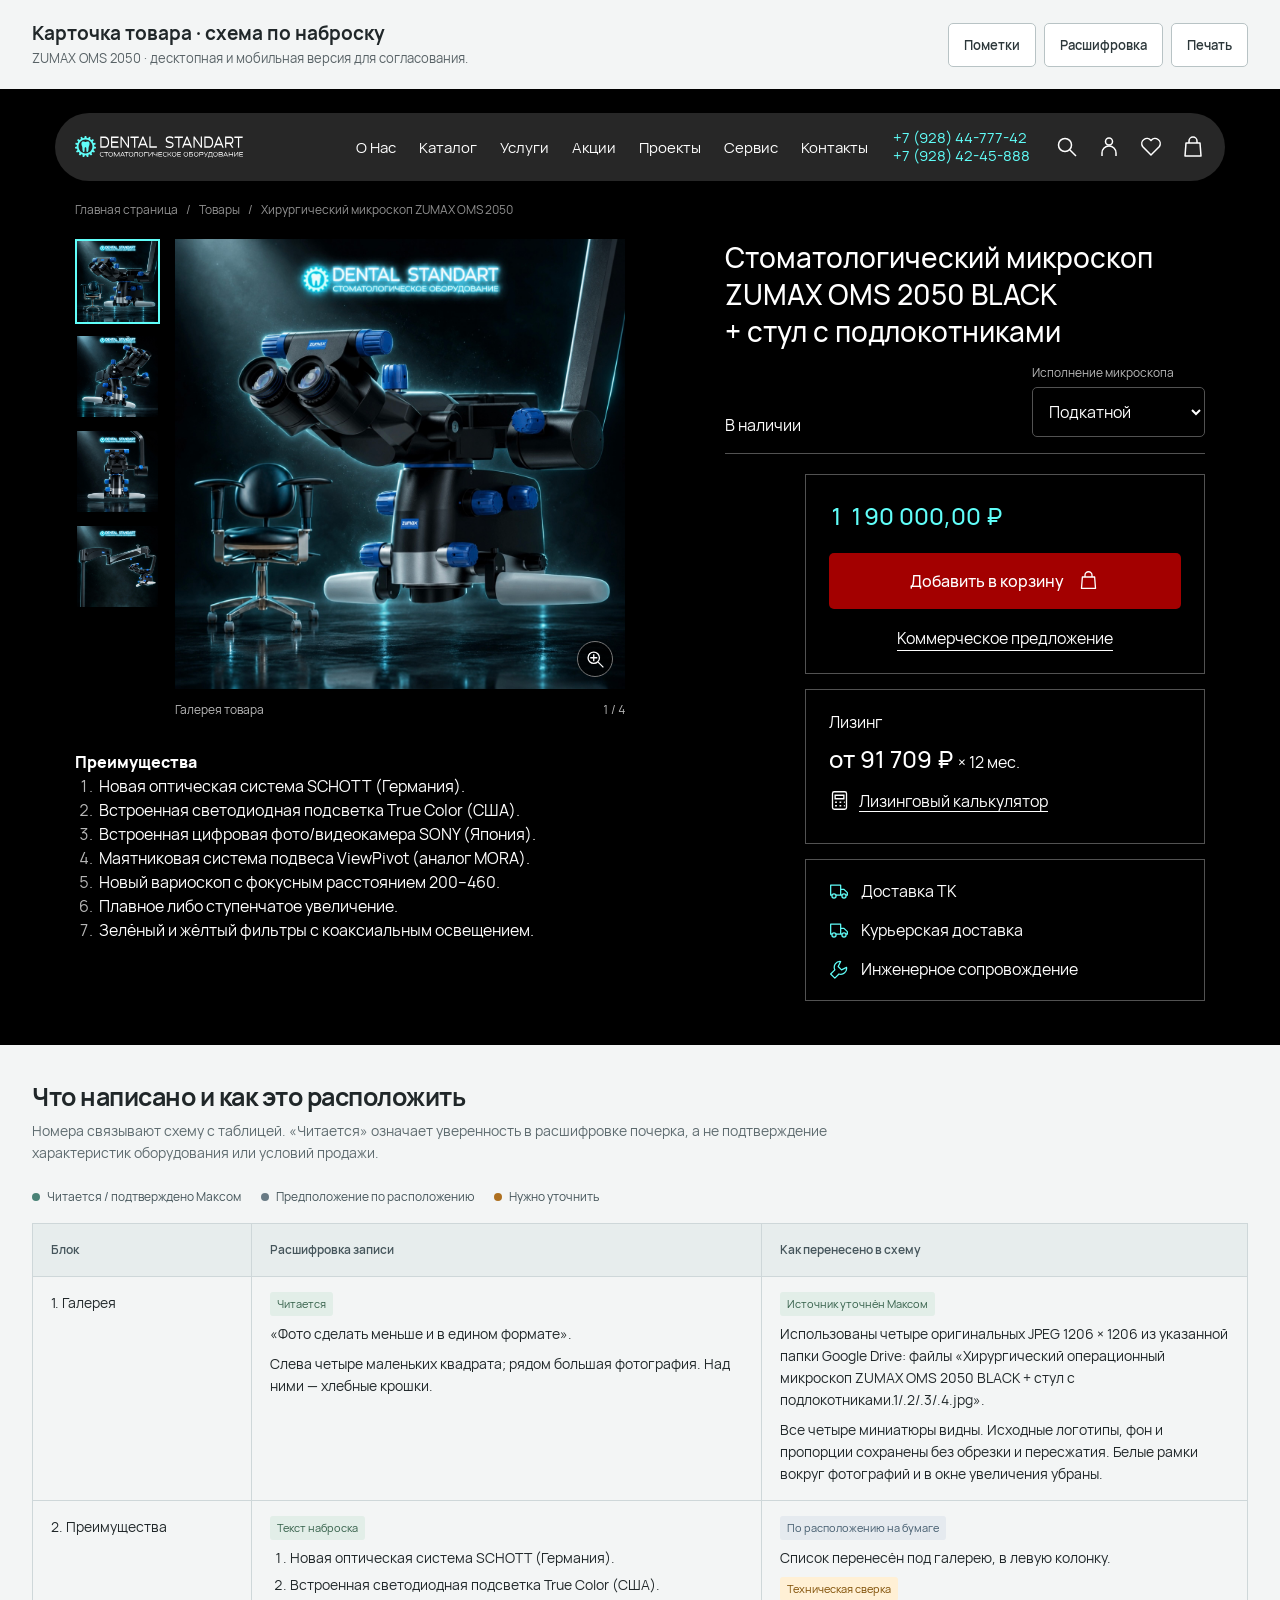
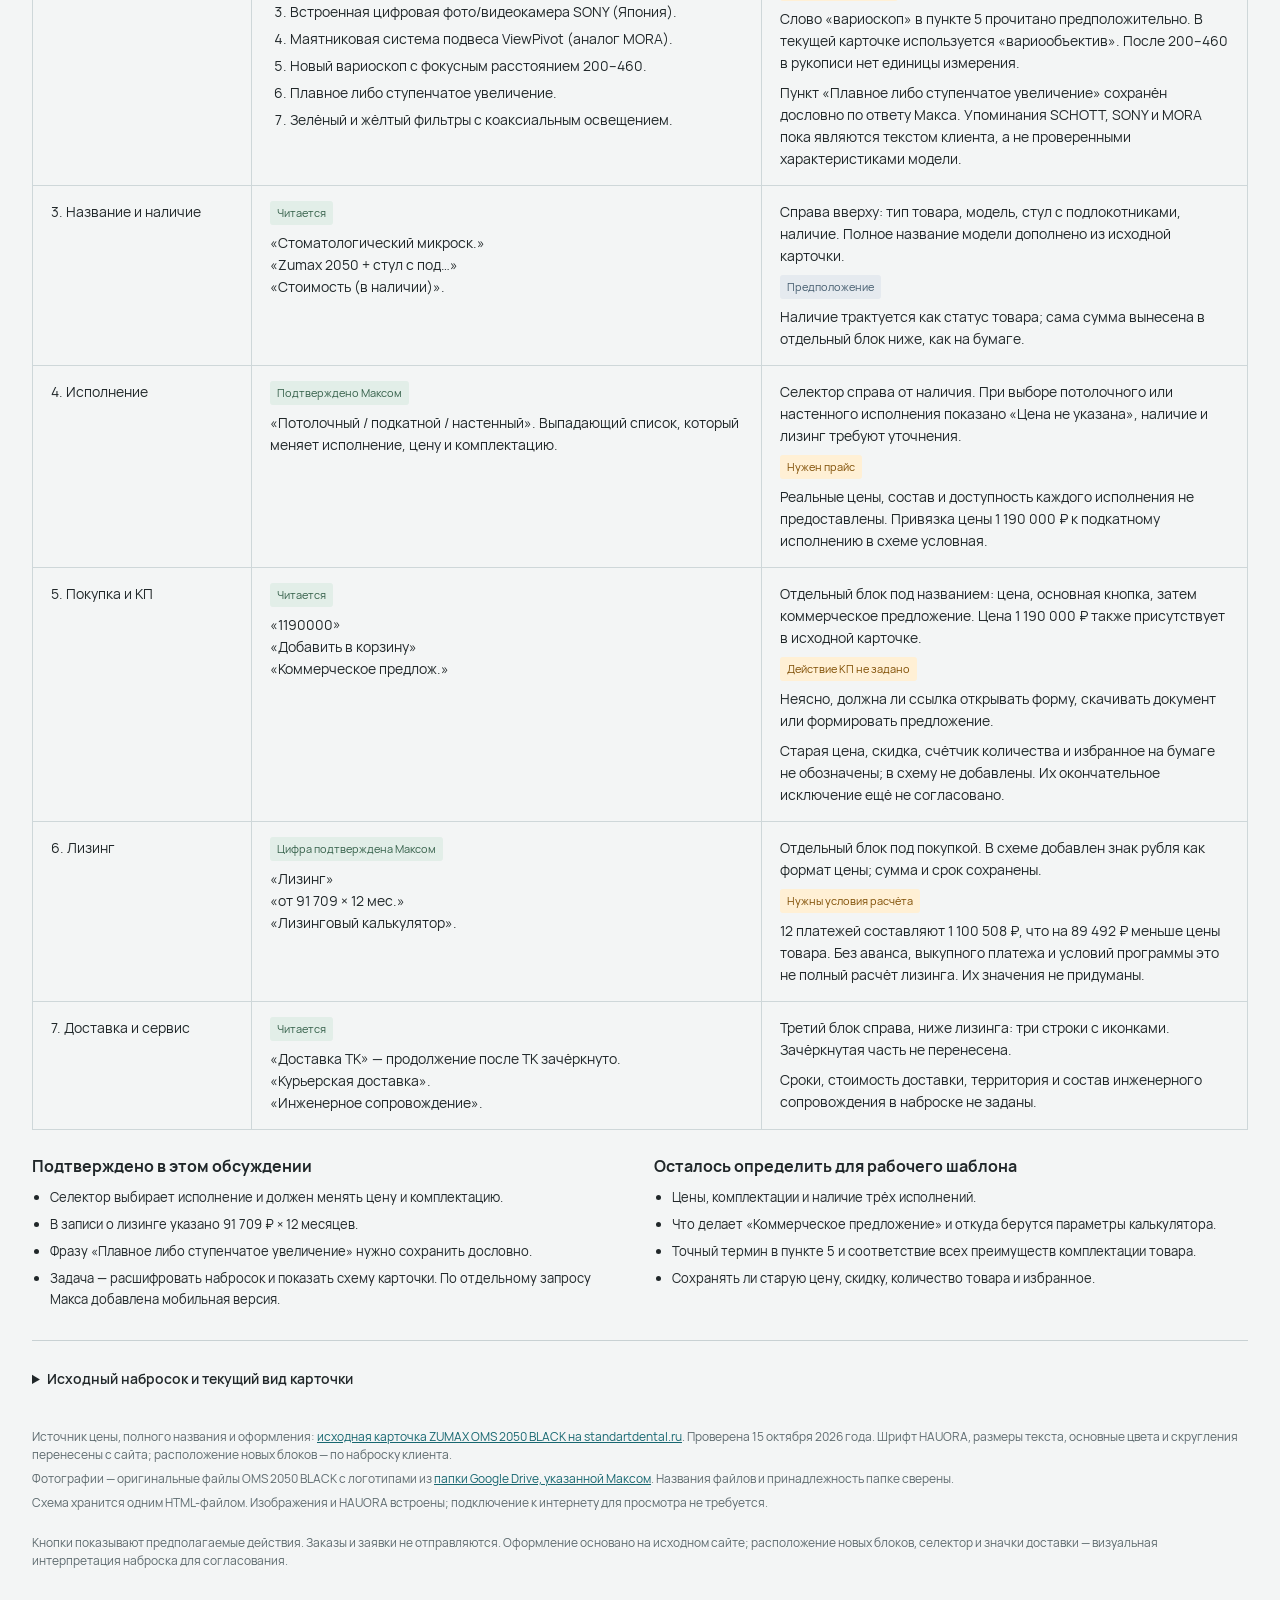
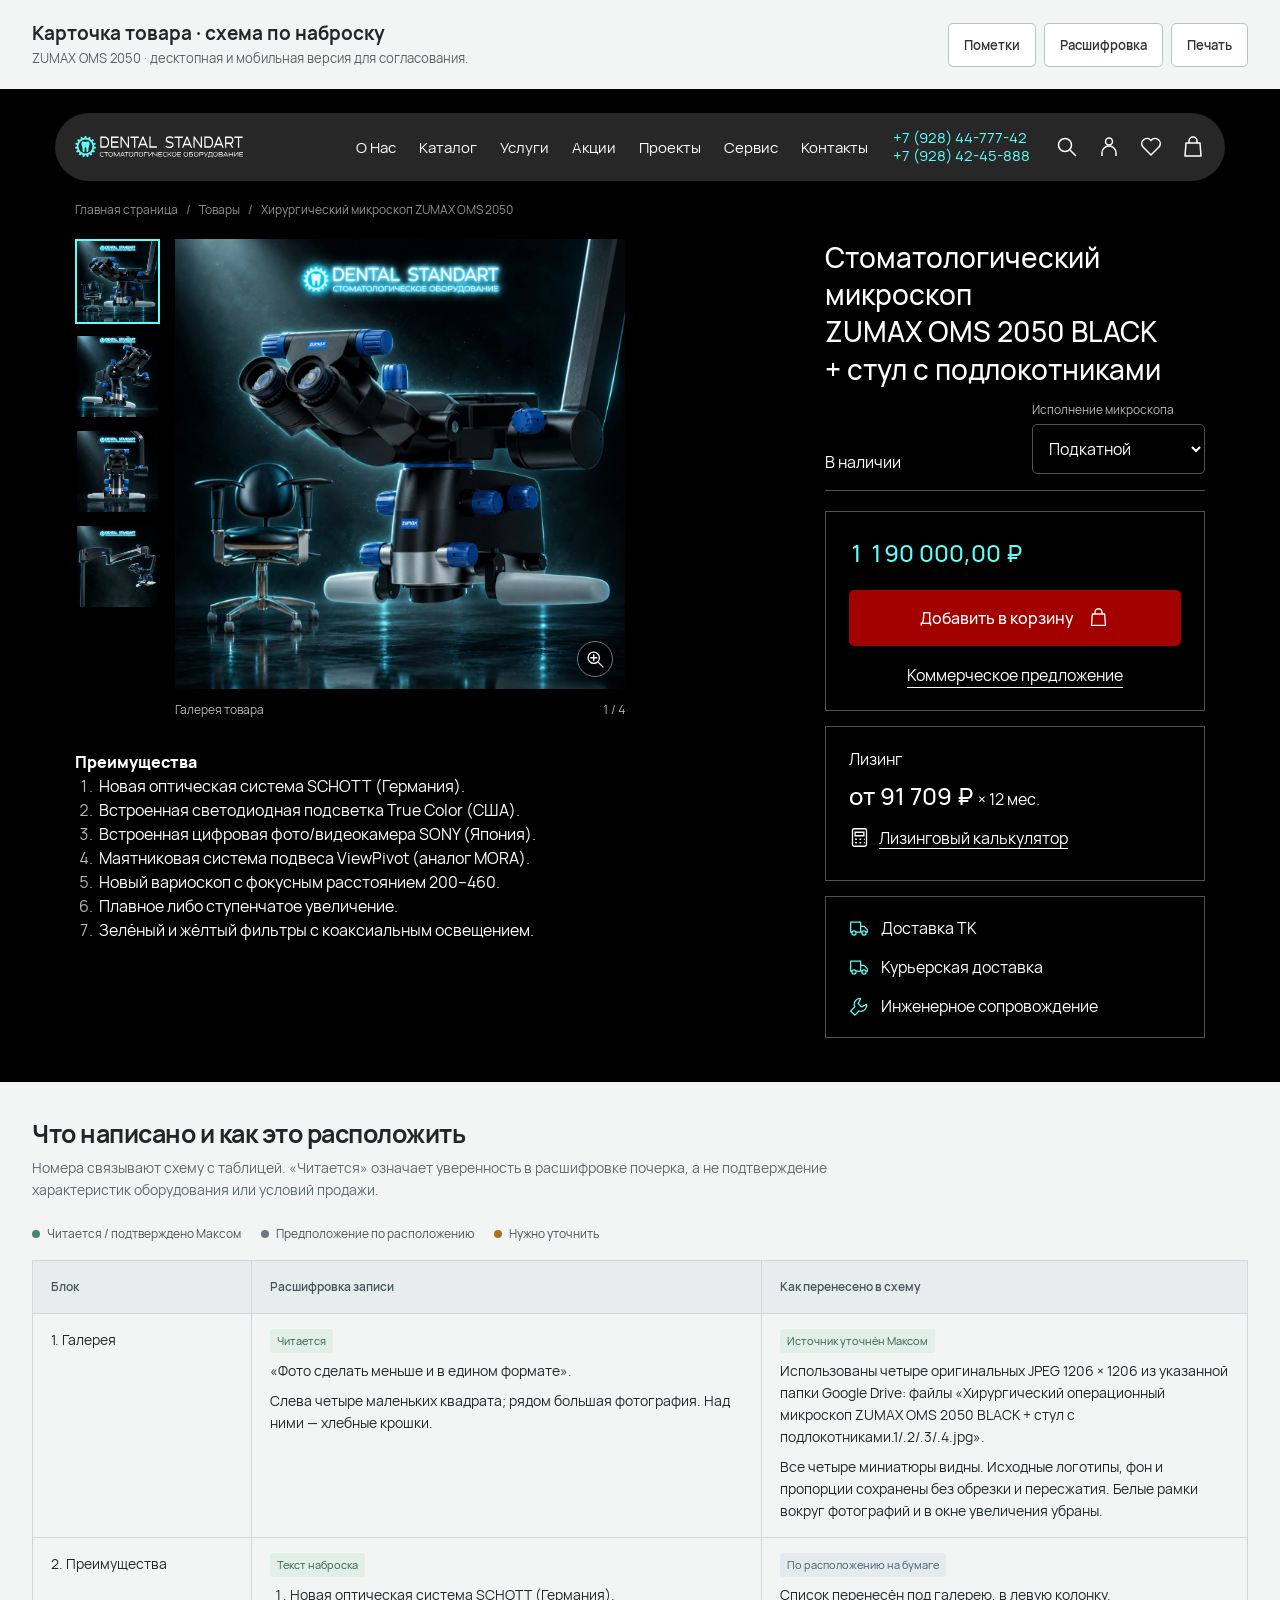
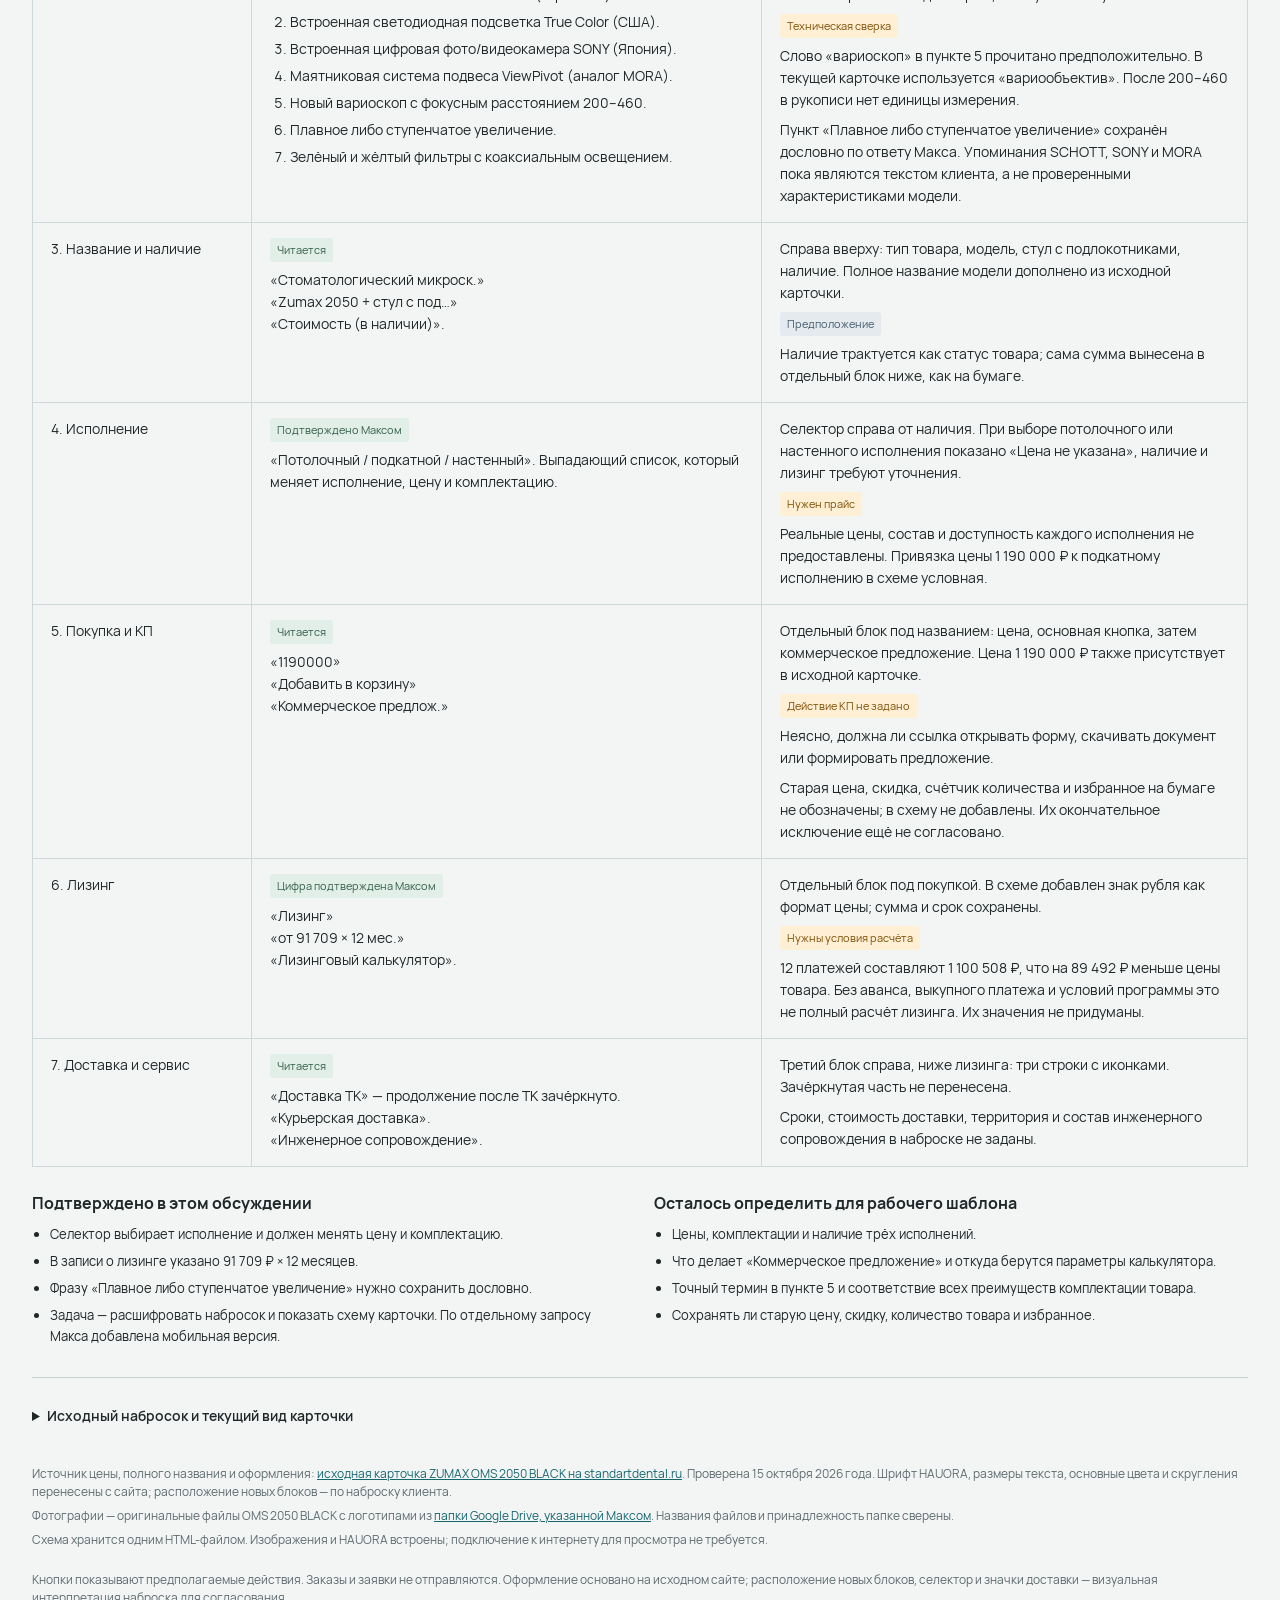
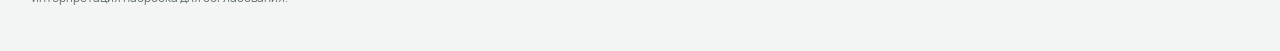
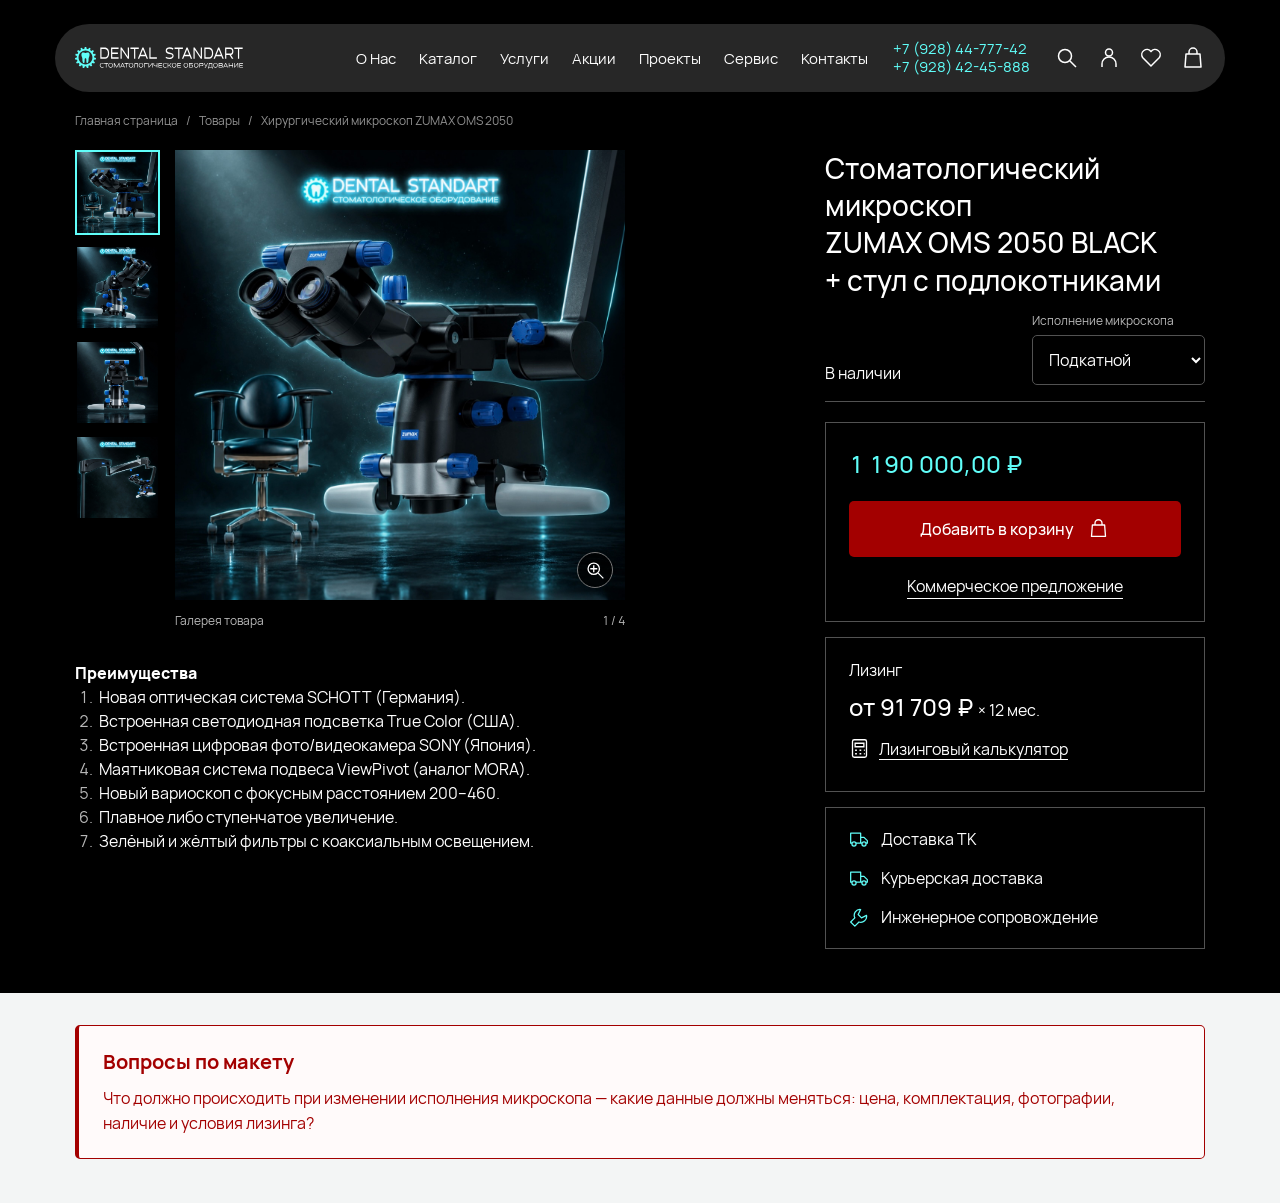
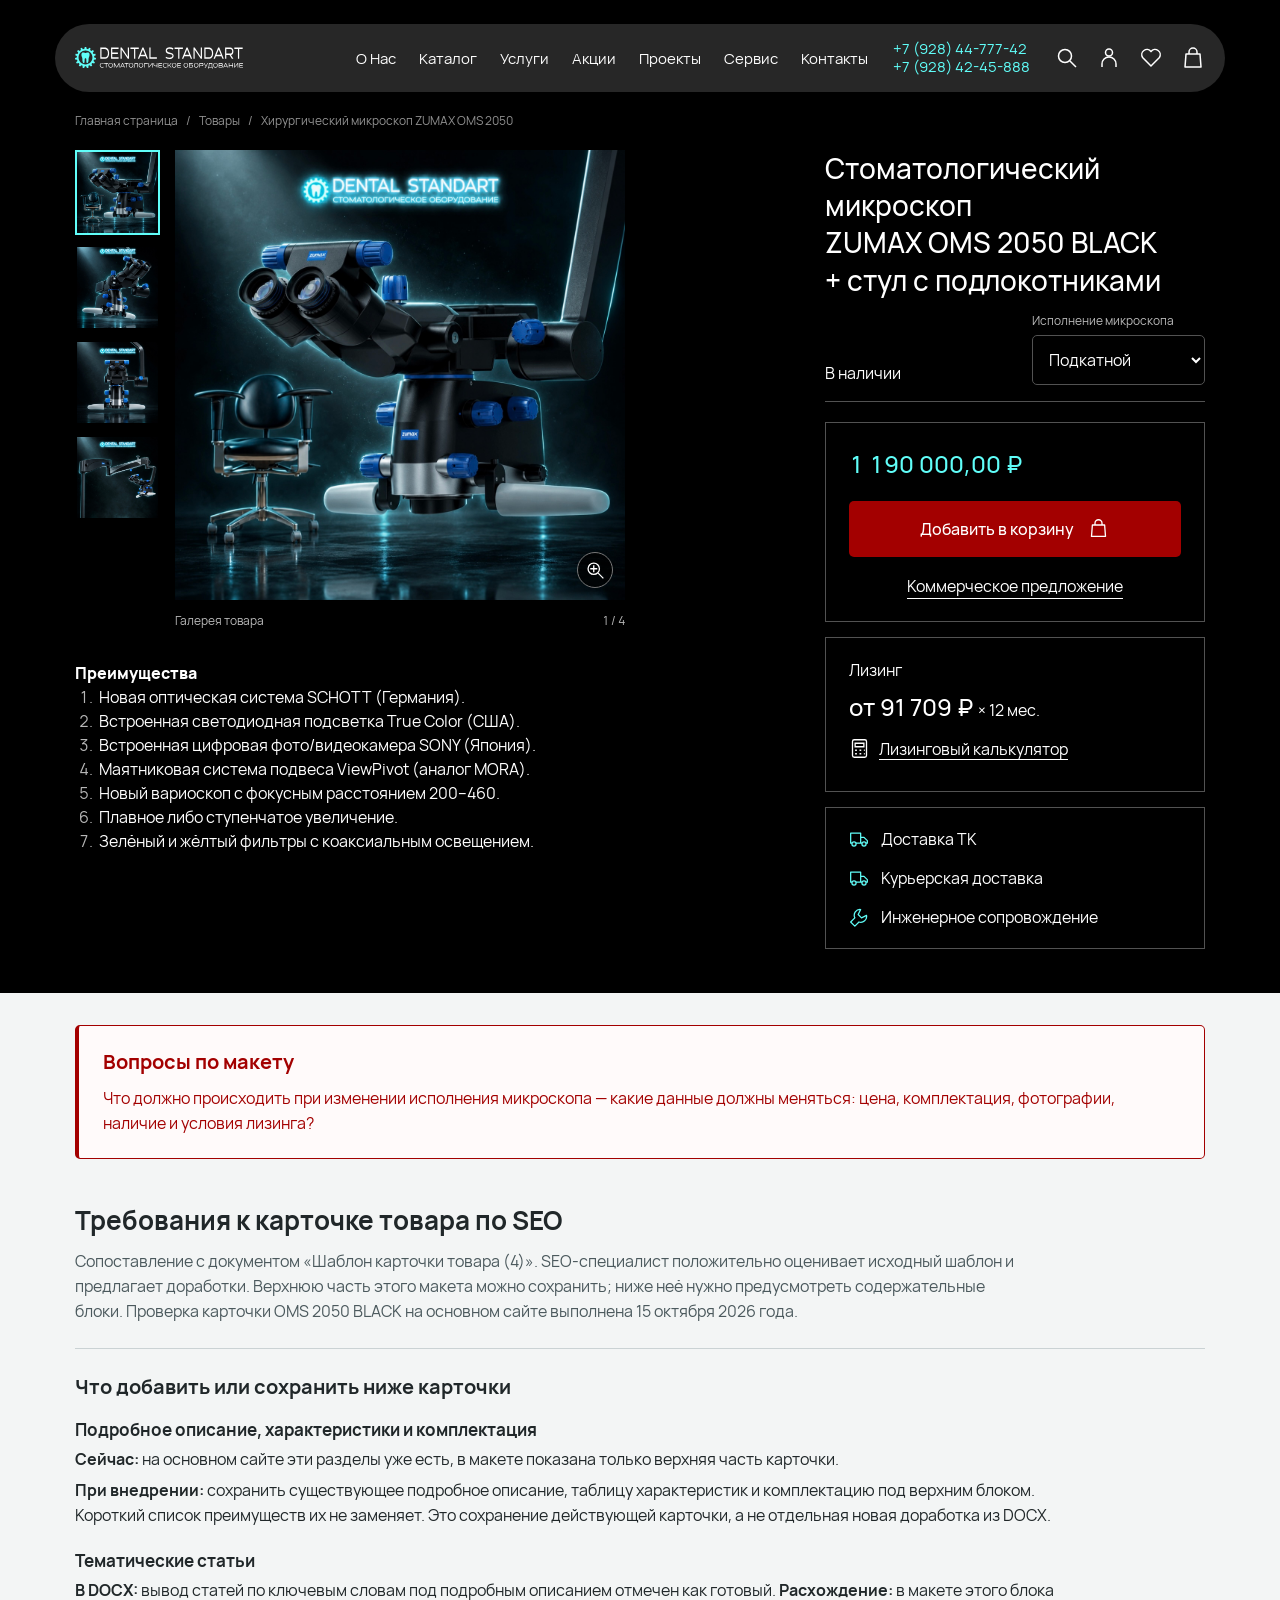
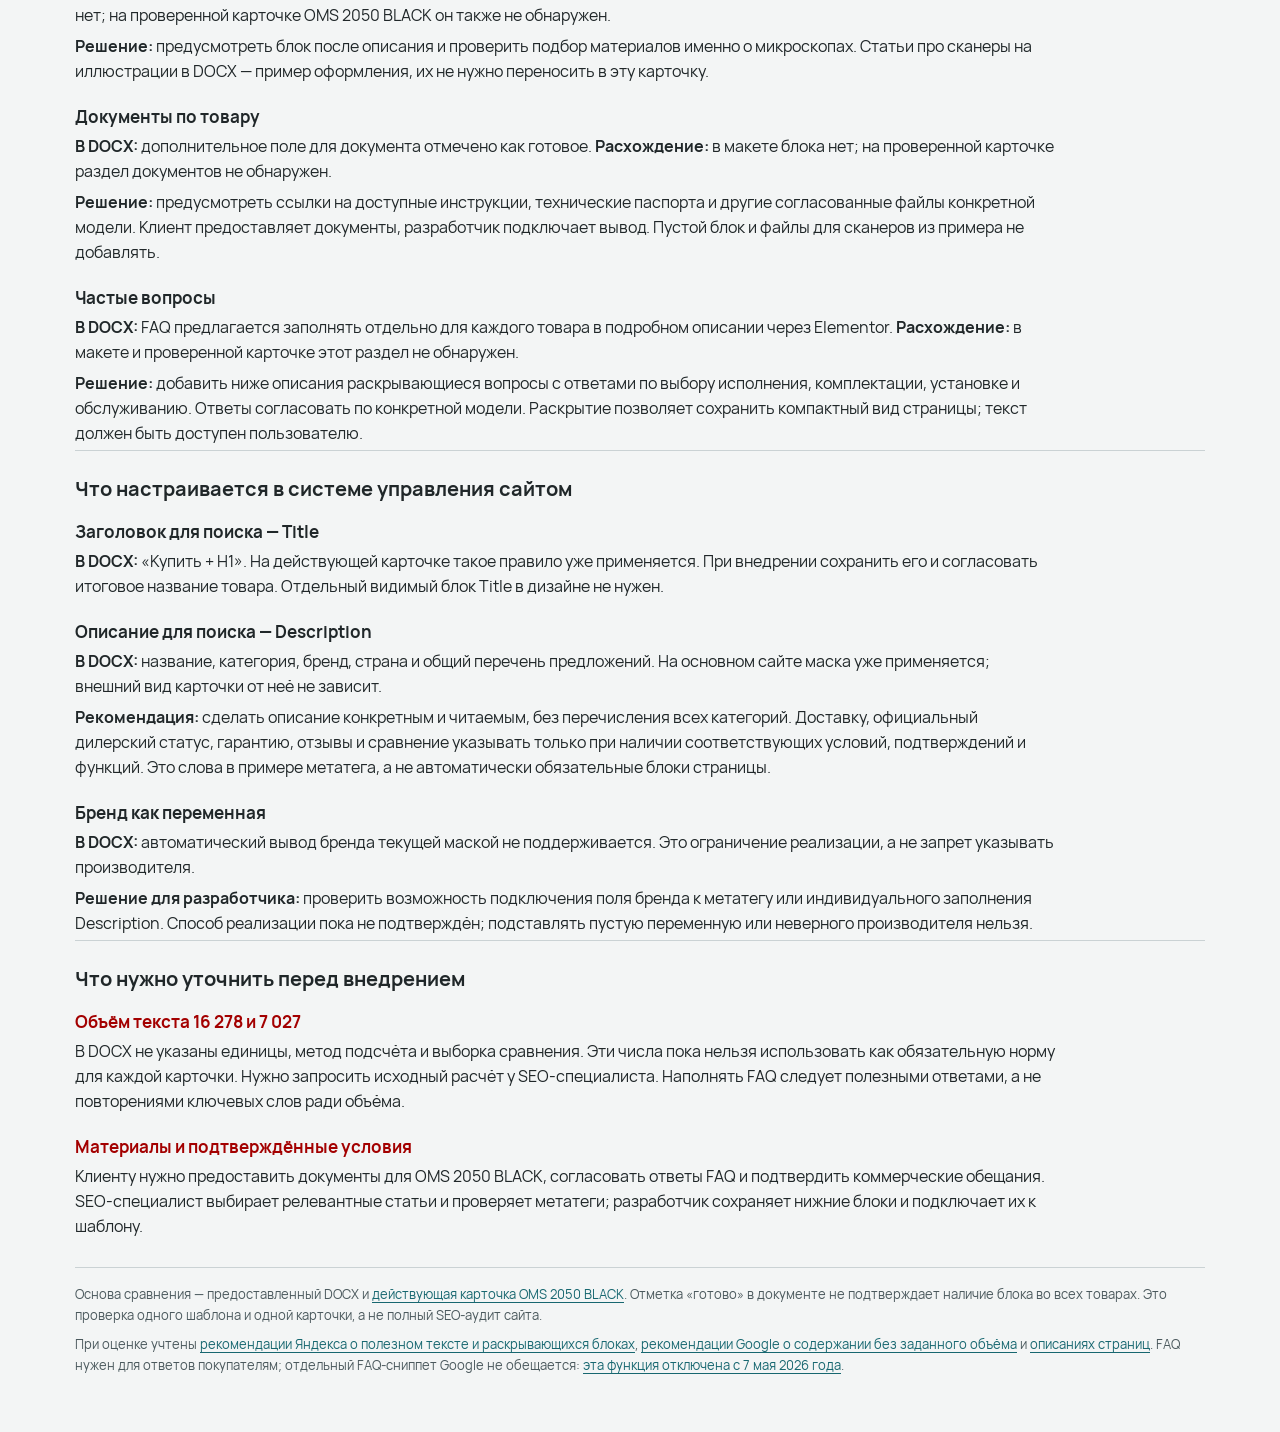
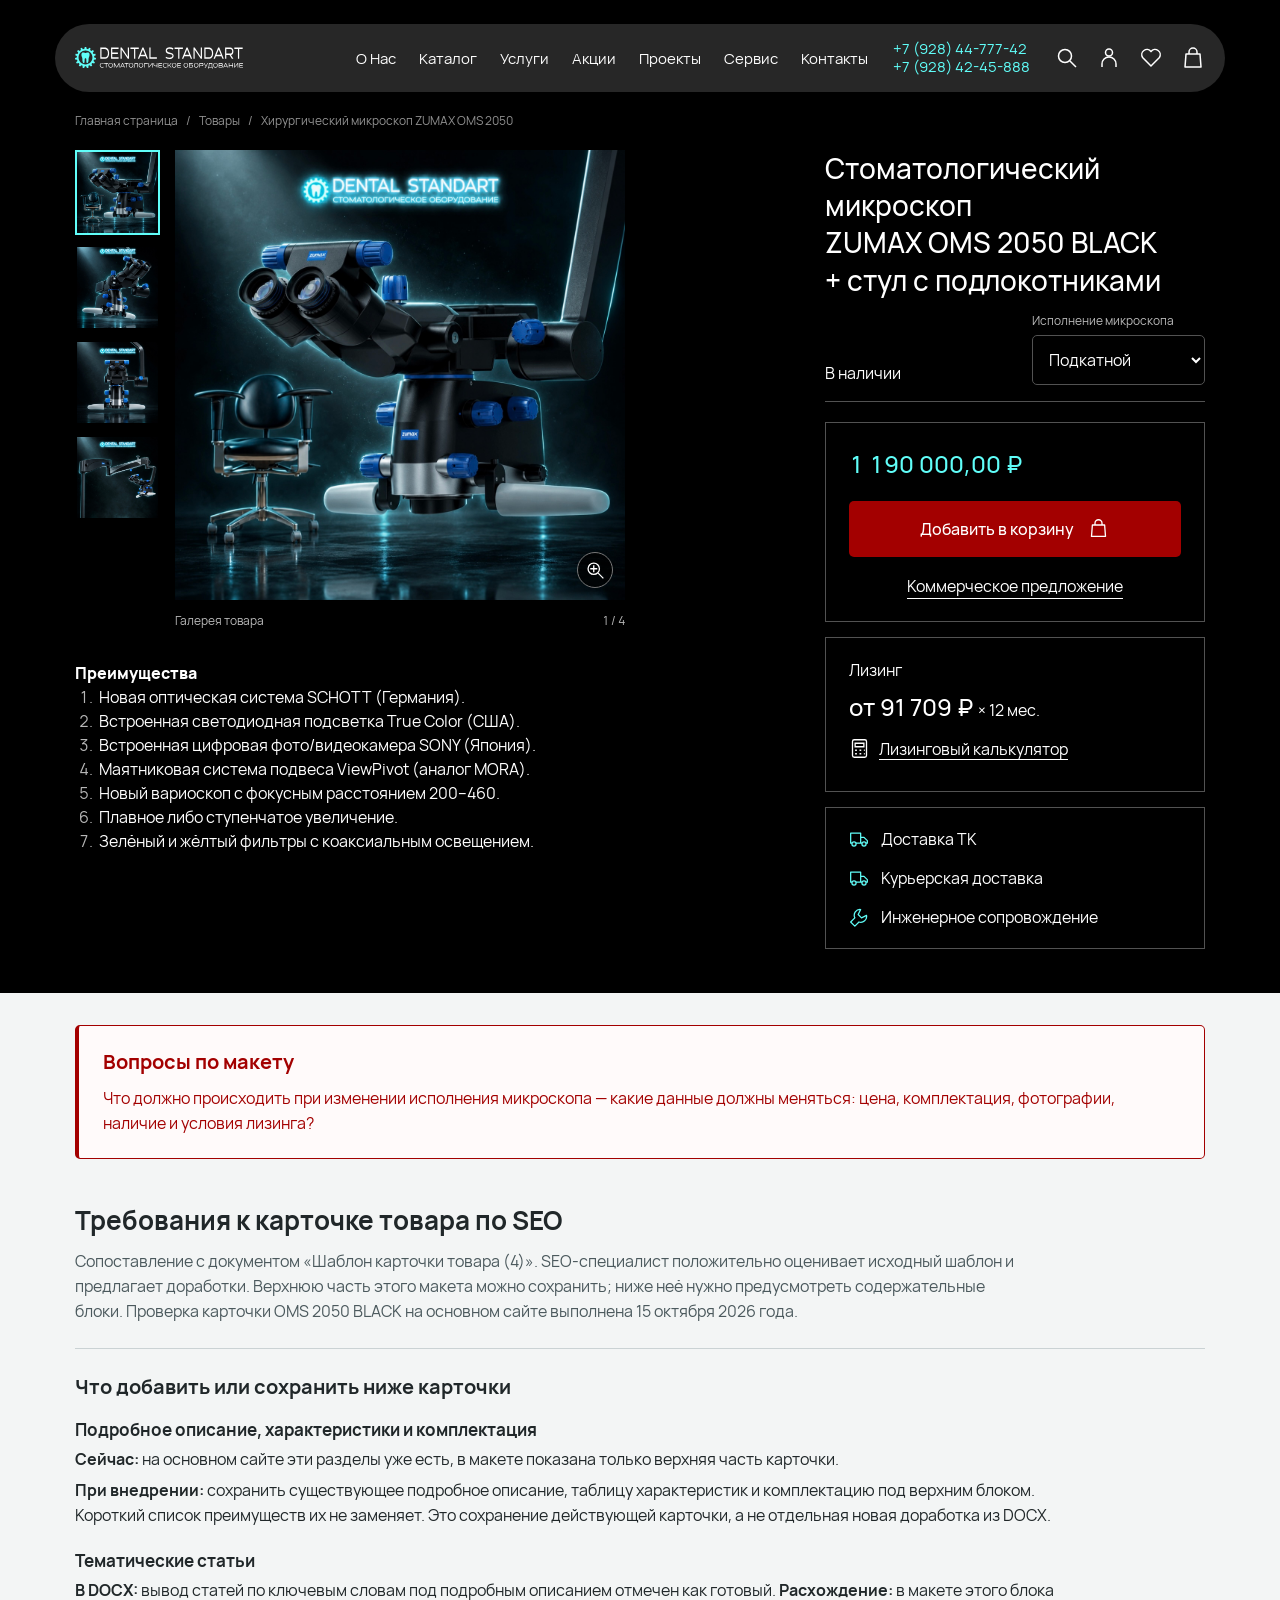
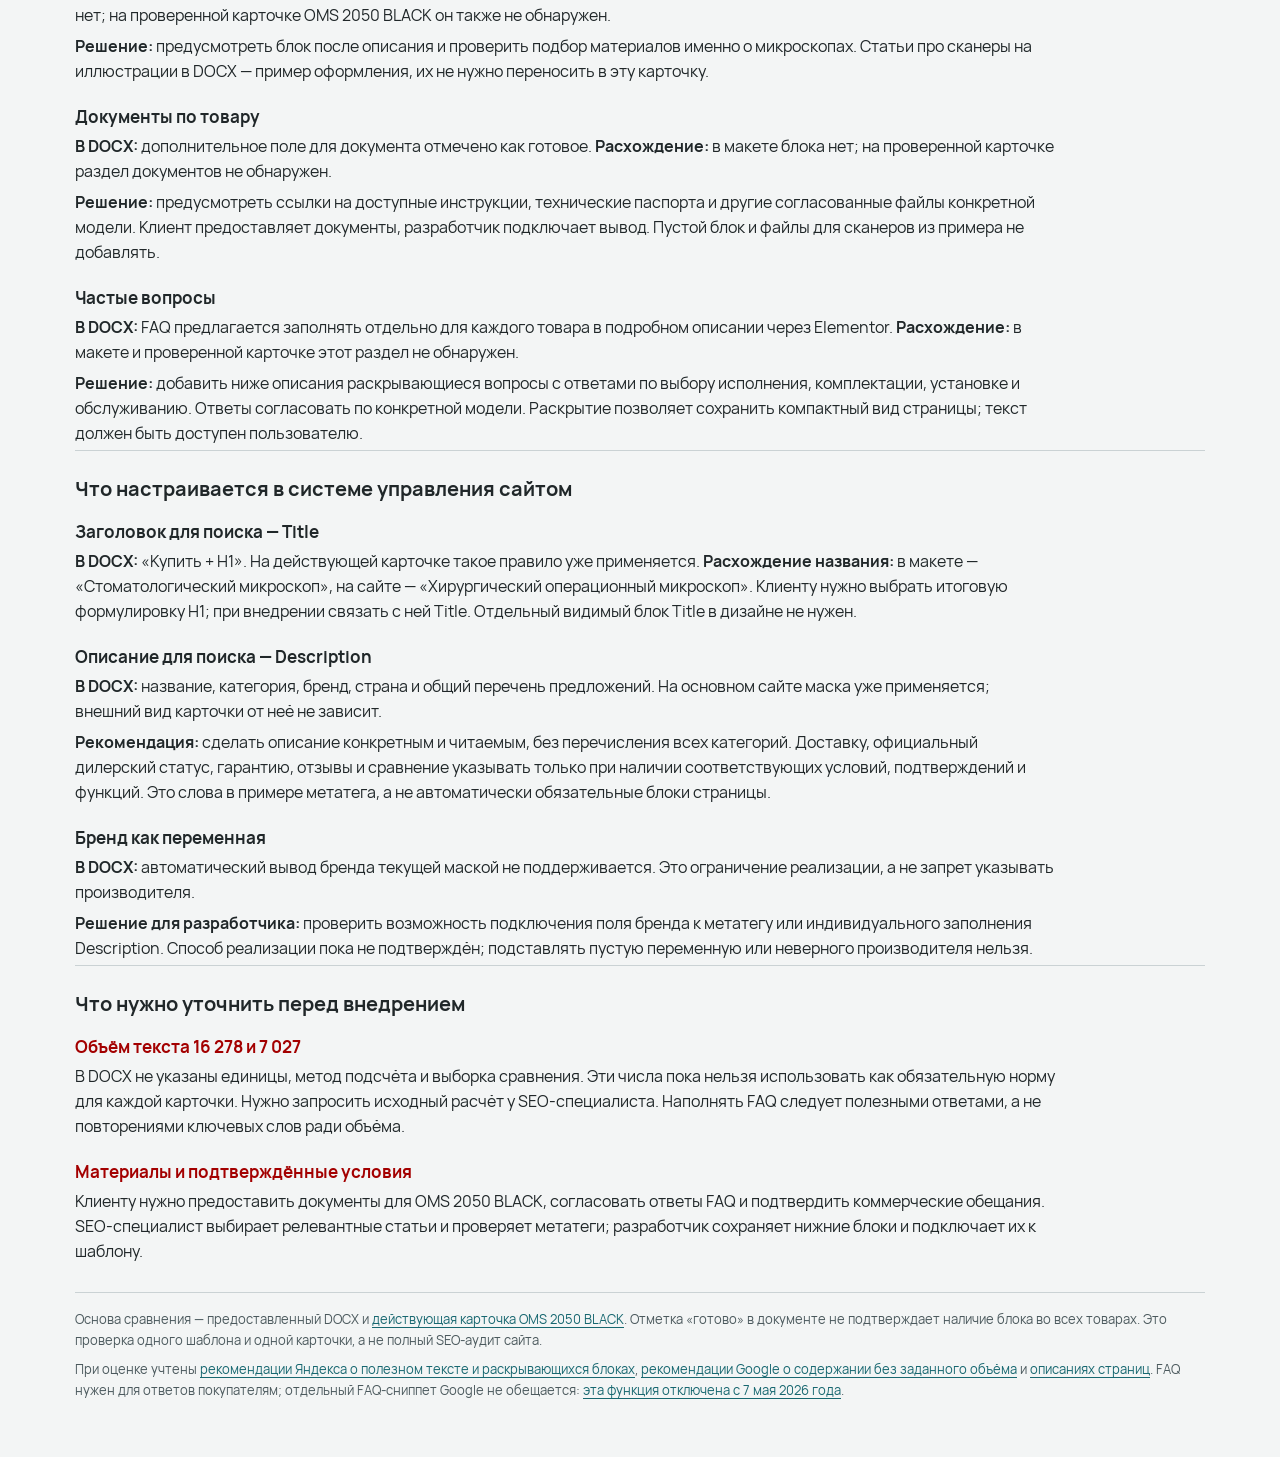
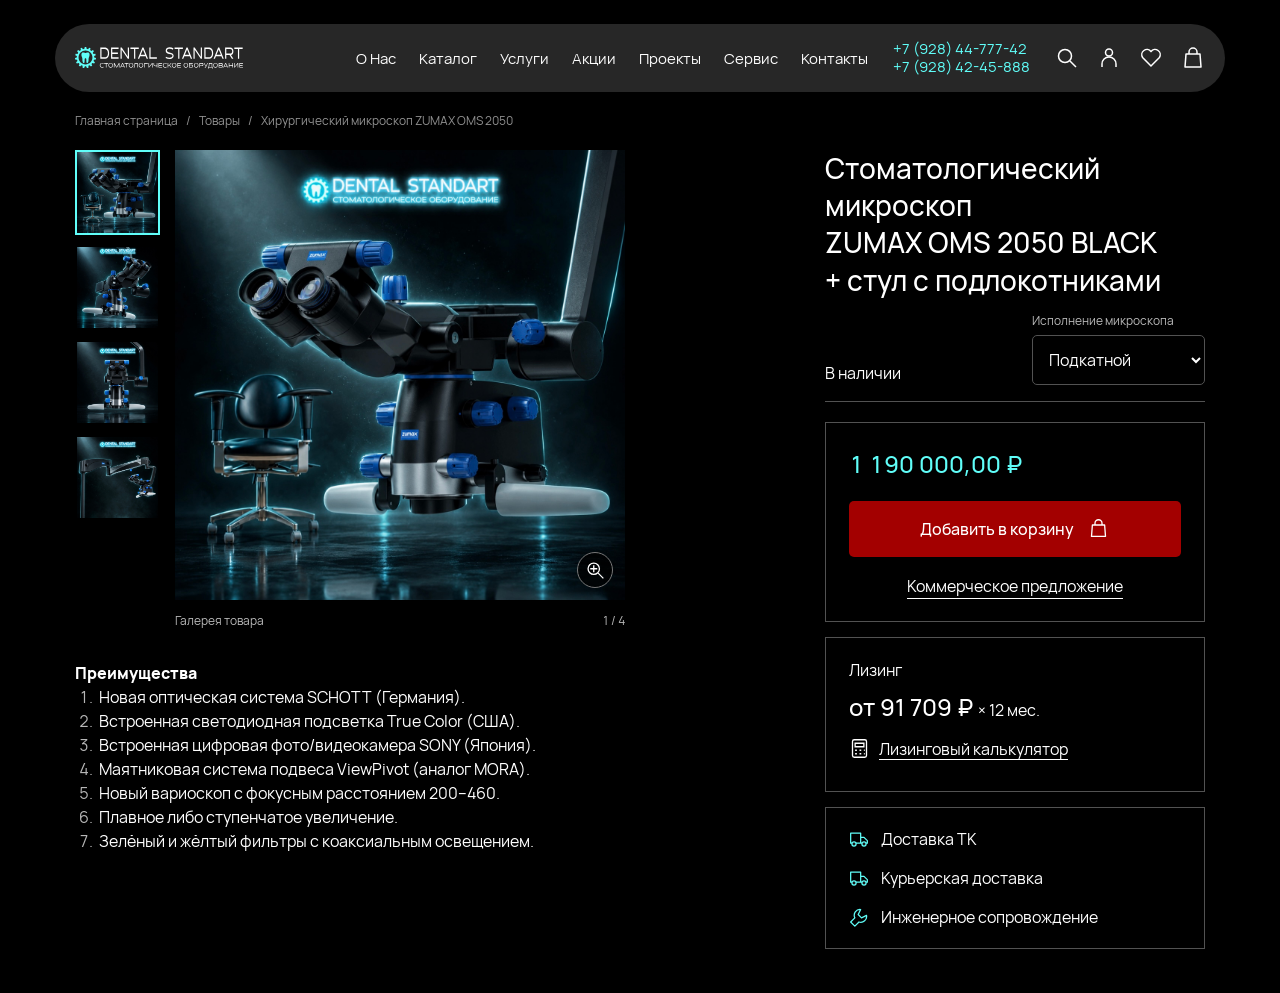
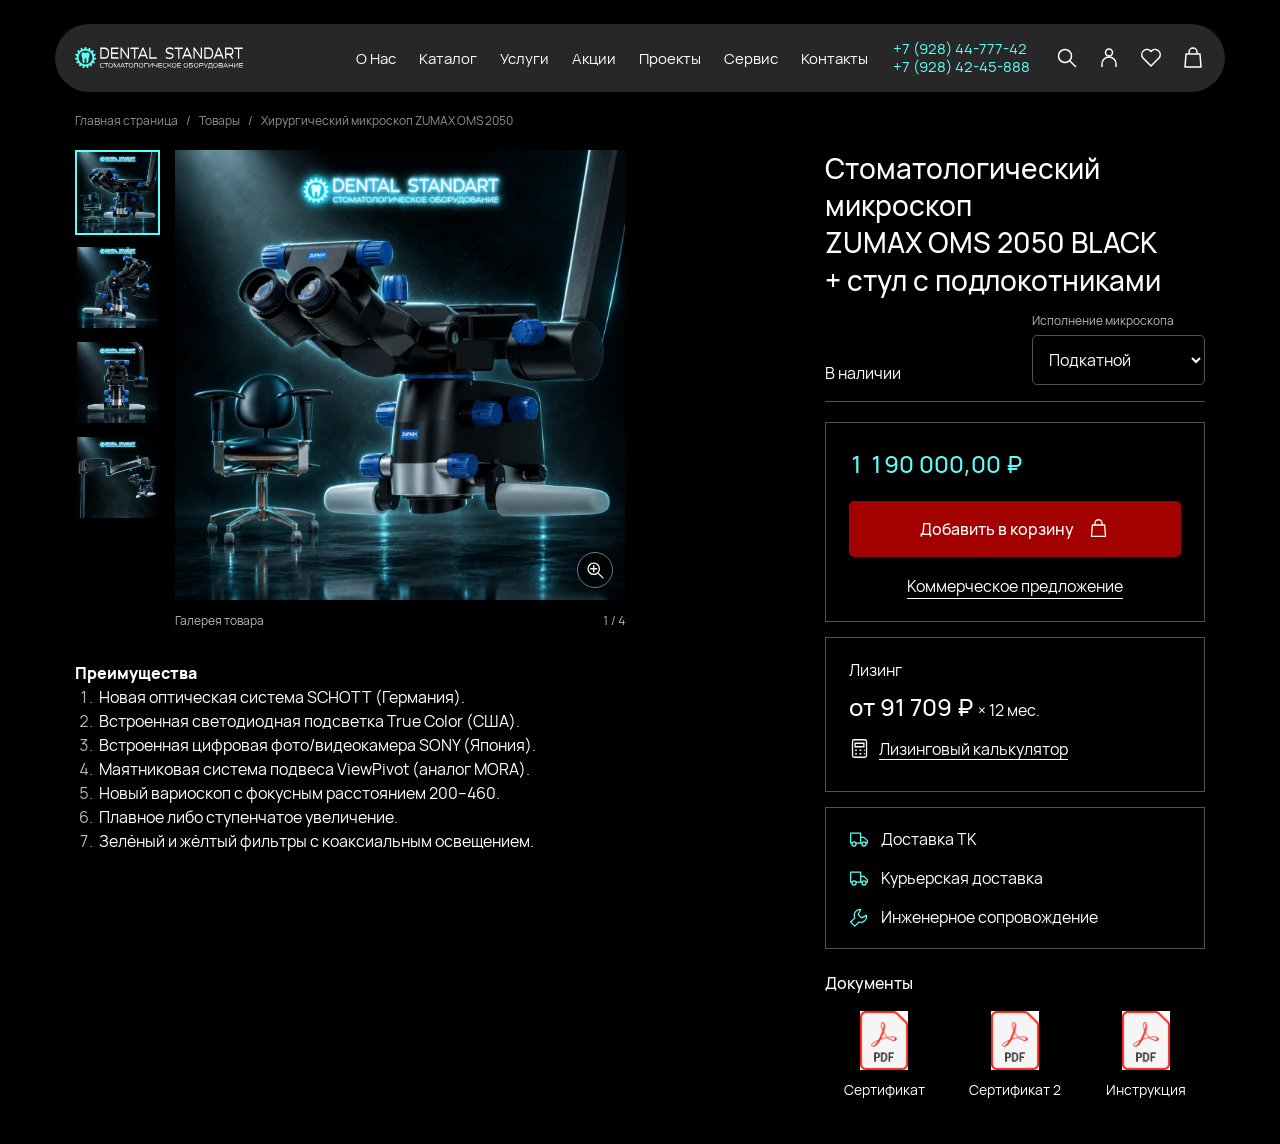
